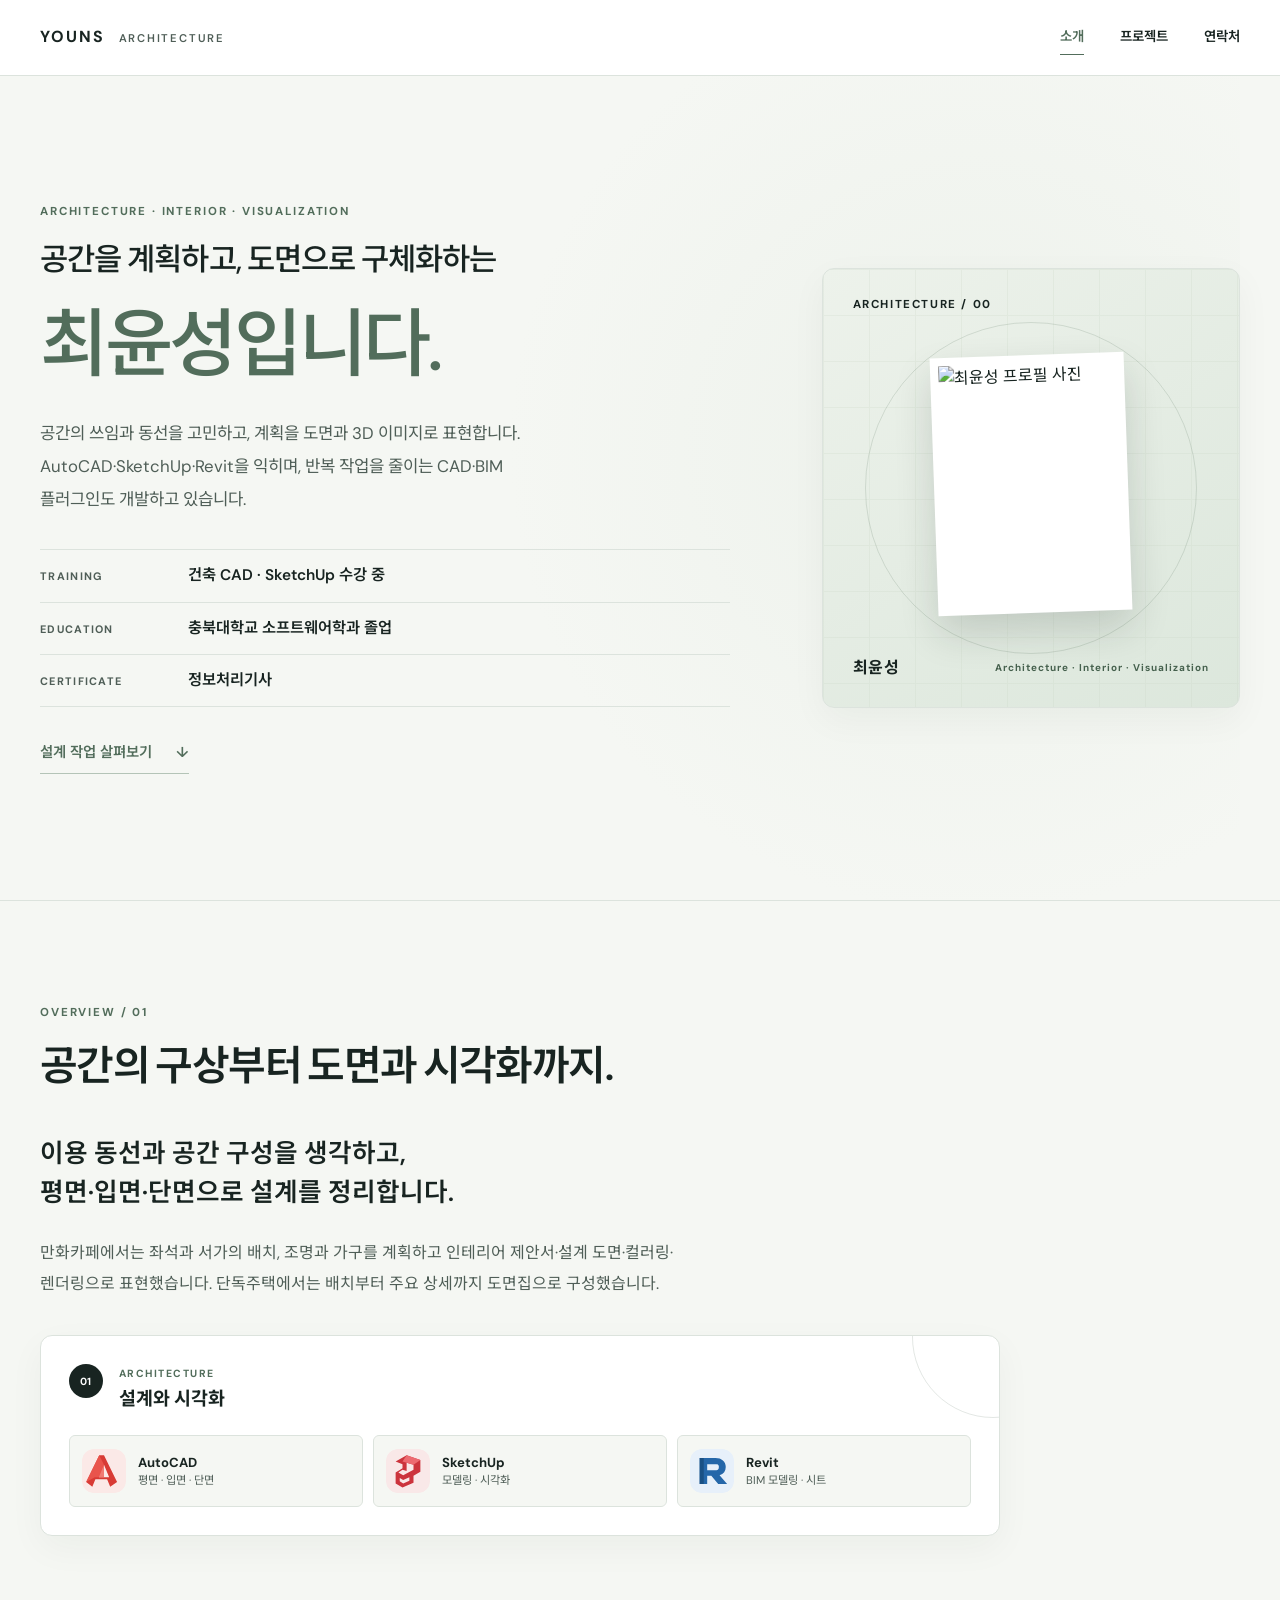
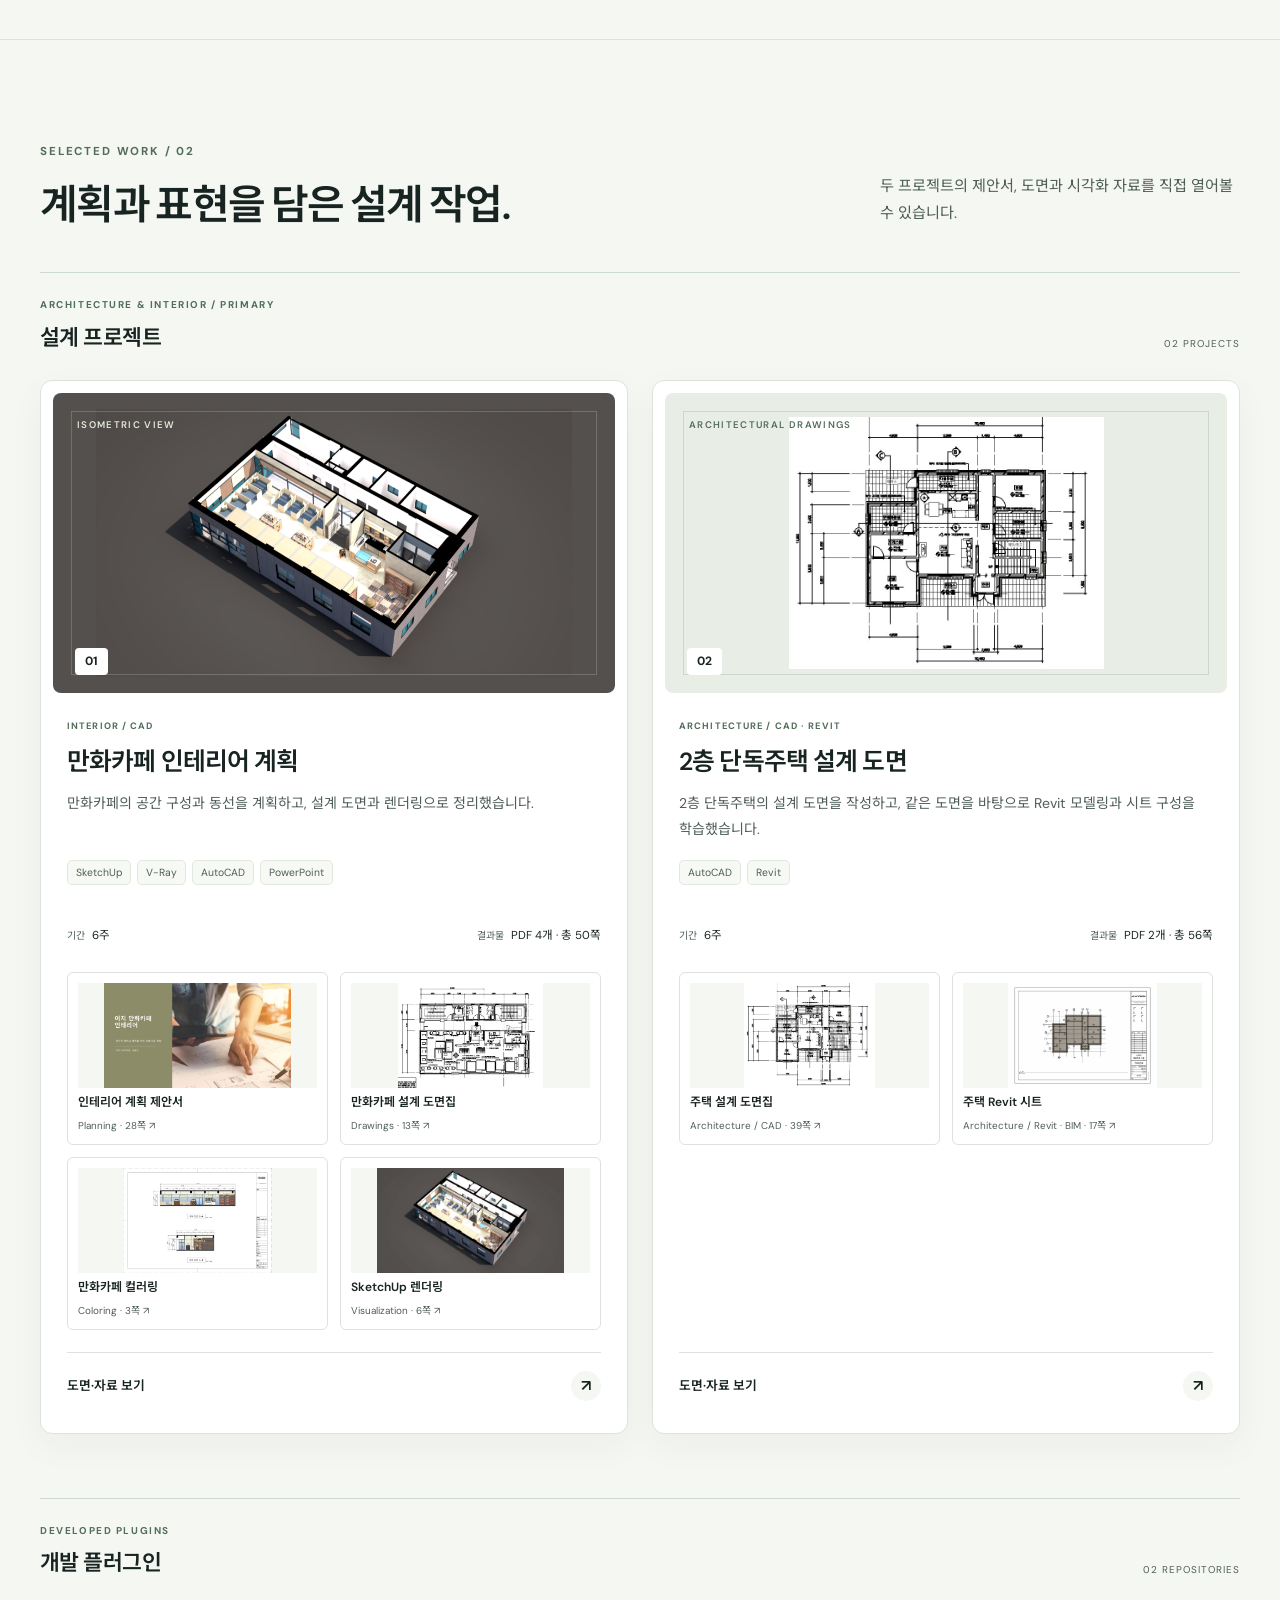
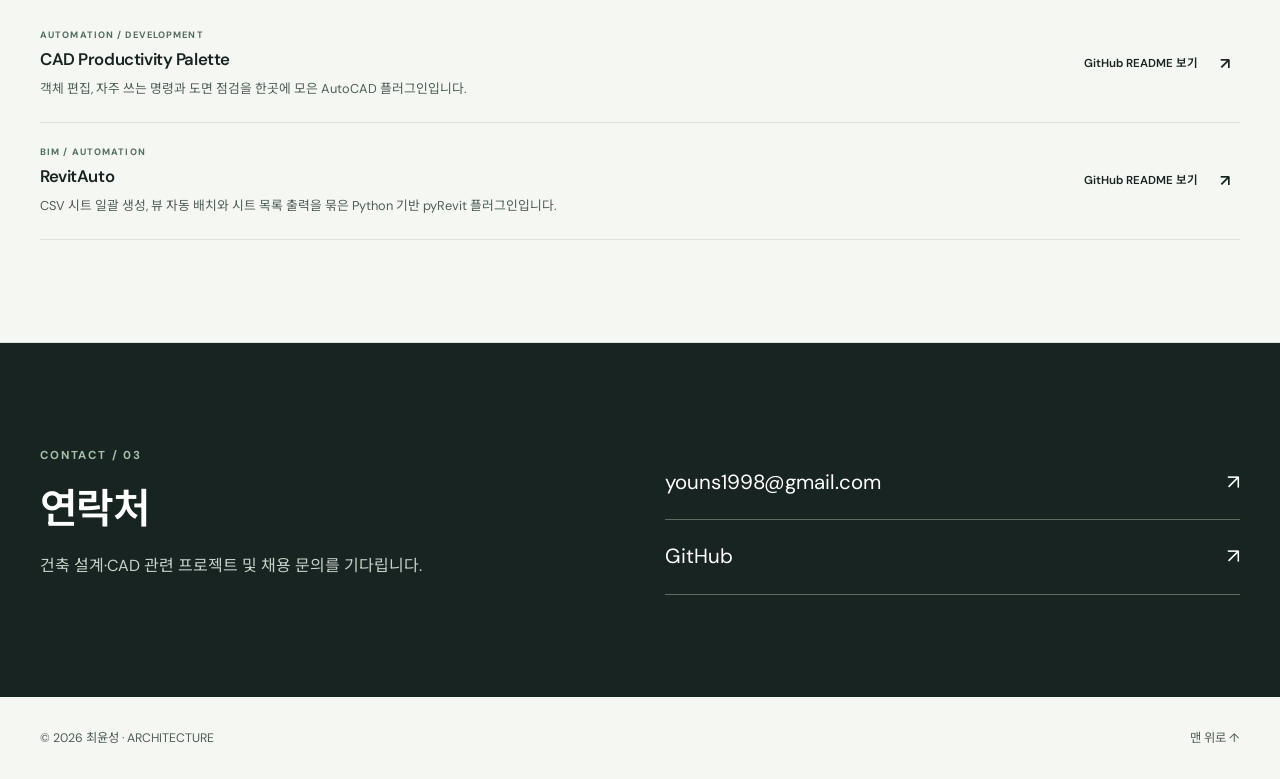
==== docs/index.html @ ace66584 "Shorten the main portfolio introduction" ====
<!doctype html>
<html lang="ko">
<head>
  <meta charset="utf-8">
  <meta name="viewport" content="width=device-width, initial-scale=1">
  <meta name="description" content="최윤성의 건축 포트폴리오. 만화카페 공간 계획, 단독주택 CAD 도면과 Revit 시트, SketchUp 시각화와 CAD·BIM 자동화 도구를 소개합니다.">
  <link rel="icon" href="data:,">
  <link rel="stylesheet" href="css/portfolio.css?v=20261112-2">
  <title>최윤성 | Architecture Portfolio</title>
</head>
<body data-page="home" data-focus="architecture">
  <a class="skip-link" href="#work">프로젝트로 바로 가기</a>
  <header class="site-header">
    <a class="wordmark" href="#top" aria-label="최윤성 건축 포트폴리오 처음으로">YOUNS <span>ARCHITECTURE</span></a>
    <nav aria-label="주 메뉴"><a href="#top">소개</a><a href="#work">프로젝트</a><a href="#contact">연락처</a></nav>
  </header>
  <main id="top">
    <section class="hero page-width" aria-labelledby="hero-title">
      <div class="hero-copy">
        <p class="eyebrow">Architecture · Interior · Visualization</p>
        <h1 id="hero-title"><span class="hero-intro-line">공간을 계획하고, 도면으로 구체화하는</span><em>최윤성입니다.</em></h1>
        <p class="hero-description">공간의 쓰임과 동선을 고민하고, 계획을 도면과 3D 이미지로 표현합니다. AutoCAD·SketchUp·Revit을 익히며, 반복 작업을 줄이는 CAD·BIM 플러그인도 개발하고 있습니다.</p>
        <ul class="hero-credentials" aria-label="최윤성 약력"><li><span>TRAINING</span><strong>건축 CAD · SketchUp 수강 중</strong></li><li><span>EDUCATION</span><strong>충북대학교 소프트웨어학과 졸업</strong></li><li><span>CERTIFICATE</span><strong>정보처리기사</strong></li></ul>
        <a class="hero-work-link" href="#work">설계 작업 살펴보기 <span aria-hidden="true">↓</span></a>
      </div>
      <div class="hero-aside" aria-label="최윤성 프로필">
        <span class="hero-index">ARCHITECTURE / 00</span>
        <div class="hero-portrait-frame"><img src="images/최윤성.jpg" alt="최윤성 프로필 사진" width="150" height="200"></div>
        <div class="hero-profile-meta"><strong>최윤성</strong><span>Architecture · Interior · Visualization</span></div>
      </div>
    </section>
    <section id="about" class="about-section">
      <div class="page-width">
        <div class="section-heading"><div><p class="eyebrow">OVERVIEW / 01</p><h2>공간의 구상부터 도면과 시각화까지.</h2></div></div>
        <div class="about-grid"><div class="about-copy">
          <p class="about-lead">이용 동선과 공간 구성을 생각하고,<br>평면·입면·단면으로 설계를 정리합니다.</p><p>만화카페에서는 좌석과 서가의 배치, 조명과 가구를 계획하고 인테리어 제안서·설계 도면·컬러링·렌더링으로 표현했습니다. 단독주택에서는 배치부터 주요 상세까지 도면집으로 구성했습니다.</p>
          <div class="tech-stack-grid tech-stack-grid--focused"><section class="tech-group">
            <div class="tech-group-heading"><span>01</span><div><p>ARCHITECTURE</p><h3>설계와 시각화</h3></div></div>
            <ul class="tech-tags"><li><img src="images/tech/autocad.svg" alt="" width="44" height="44"><span><strong>AutoCAD</strong><small>평면 · 입면 · 단면</small></span></li><li><img src="images/tech/sketchup.svg" alt="" width="44" height="44"><span><strong>SketchUp</strong><small>모델링 · 시각화</small></span></li><li><img src="images/tech/revit.svg" alt="" width="44" height="44"><span><strong>Revit</strong><small>BIM 모델링 · 시트</small></span></li></ul>
          </section></div>
        </div></div>
      </div>
    </section>
    <section id="work" class="work-section">
      <div class="page-width">
        <div class="section-heading"><div><p class="eyebrow">SELECTED WORK / 02</p><h2>계획과 표현을 담은 설계 작업.</h2></div><p>두 프로젝트의 제안서, 도면과 시각화 자료를 직접 열어볼 수 있습니다.</p></div>
        <div id="project-list" class="project-collections" aria-live="polite"><section class="project-collection project-collection--primary" aria-labelledby="drawing-projects-title"><div class="collection-heading"><div><p class="eyebrow">ARCHITECTURE &amp; INTERIOR / PRIMARY</p><h3 id="drawing-projects-title">설계 프로젝트</h3></div><span id="drawing-project-count" class="collection-count"></span></div><div id="drawing-project-list" class="project-list project-list--drawings"></div></section><section class="project-collection project-collection--supporting" aria-labelledby="github-projects-title"><div class="collection-heading"><div><p class="eyebrow">DEVELOPED PLUGINS</p><h3 id="github-projects-title">개발 플러그인</h3></div><span id="github-project-count" class="collection-count"></span></div><div id="github-project-list" class="project-list project-list--code project-list--supporting"></div></section></div>
      </div>
    </section>
    <section id="contact" class="contact-section">
      <div class="page-width contact-grid">
        <div><p class="eyebrow">CONTACT / 03</p><h2>연락처</h2><p>건축 설계·CAD 관련 프로젝트 및 채용 문의를 기다립니다.</p></div>
        <div class="contact-links"><a href="mailto:youns1998@gmail.com">youns1998@gmail.com <span aria-hidden="true">↗</span></a><a href="https://github.com/youns1998" target="_blank" rel="noopener noreferrer">GitHub <span aria-hidden="true">↗</span></a></div>
      </div>
    </section>
  </main>
  <footer class="site-footer page-width"><span>© <span id="year"></span> 최윤성 · ARCHITECTURE</span><a href="#top">맨 위로 ↑</a></footer>
  <script src="data/projects.js?v=20261112-2"></script>
  <script src="js/portfolio.js?v=20261112-2"></script>
</body>
</html>
---- docs/css/portfolio.css ----
@import url('https://fonts.googleapis.com/css2?family=DM+Sans:wght@400;500;600;700&family=Noto+Sans+KR:wght@400;500;600;700&display=swap');

:root { color-scheme: light; --ink:#182421; --muted:#4f5e57; --line:#dce3dd; --paper:#f5f7f3; --accent:#526d5b; --radius:12px; --shadow:0 12px 36px rgba(24,36,33,.045); --section-space:clamp(72px,8vw,104px); --header-height:76px; }
* { box-sizing:border-box; }
html { scroll-behavior:auto; scroll-padding-top:var(--header-height); }
body { margin:0; background:#fff; color:var(--ink); font-family:"DM Sans","Noto Sans KR",sans-serif; line-height:1.65; }
body[data-page="home"] main { overflow:clip; }
body[data-page="home"] { background:var(--paper); }
button, a { -webkit-tap-highlight-color:transparent; }
button { font:inherit; }
a { color:inherit; }
a:focus-visible, button:focus-visible { outline:3px solid var(--accent); outline-offset:3px; }
img { max-width:100%; }
.page-width { width:min(100% - 80px,1280px); margin-inline:auto; }
.site-header { height:76px; padding:0 max(40px,calc((100vw - 1280px)/2)); display:flex; align-items:center; justify-content:space-between; gap:24px; border-bottom:1px solid var(--line); background:rgba(255,255,255,.94); backdrop-filter:blur(16px); position:sticky; top:0; z-index:20; transition:box-shadow .25s ease; }
.site-header.is-scrolled { box-shadow:0 4px 24px rgba(24,36,33,.06); }
.reading-progress { position:absolute; left:0; bottom:-1px; width:100%; height:2px; background:var(--accent); transform:scaleX(0); transform-origin:left; pointer-events:none; }
.wordmark { text-decoration:none; font-size:1rem; font-weight:700; letter-spacing:.12em; white-space:nowrap; }
.wordmark span { font-size:.7rem; font-weight:600; letter-spacing:.16em; color:var(--muted); margin-left:8px; }
.site-header nav { display:flex; gap:clamp(12px,2.8vw,42px); }
.site-header nav a { position:relative; text-decoration:none; font-size:.84rem; font-weight:600; }
.site-header nav a::after { content:""; position:absolute; left:0; right:100%; bottom:-6px; height:1px; background:currentColor; transition:right .35s ease; }
.site-header nav a:hover::after, .site-header nav a:focus-visible::after { right:0; }
.site-header nav a[aria-current="location"] { color:var(--accent); }
.site-header nav a[aria-current="location"]::after { right:0; }
.site-header nav a:hover, .site-footer a:hover { color:var(--accent); }
.eyebrow { margin:0 0 18px; color:var(--accent); font-size:.72rem; font-weight:700; letter-spacing:.16em; text-transform:uppercase; }
.hero { min-height:calc(100svh - var(--header-height)); display:grid; grid-template-columns:minmax(0,1.25fr) minmax(280px,.75fr); gap:7%; align-items:center; padding-block:clamp(72px,10vh,112px); background:radial-gradient(circle at 78% 45%,rgba(221,231,220,.34),transparent 45%); }
.hero-copy { max-width:760px; }
.hero h1 { margin:0; font-size:clamp(3.1rem,5.8vw,6rem); line-height:1.2; letter-spacing:-.045em; font-weight:600; word-break:keep-all; }
.hero h1 em { color:var(--accent); font-weight:500; font-style:normal; }
.hero-intro-line { display:block; margin-bottom:18px; font-size:clamp(1.25rem,2.4vw,2.35rem); line-height:1.4; letter-spacing:-.03em; font-weight:500; word-break:keep-all; }
.hero-description { max-width:530px; margin:28px 0; color:var(--muted); font-size:1.05rem; line-height:1.95; word-break:keep-all; }
.hero-work-link { display:inline-flex; align-items:center; gap:24px; margin-top:26px; padding-block:8px; color:var(--accent); font-size:.9rem; font-weight:600; text-decoration:none; border-bottom:1px solid #b4c4b7; }
.hero-work-link:hover { color:var(--ink); border-color:var(--ink); }
.hero-credentials { max-width:690px; padding:0; margin:34px 0 0; list-style:none; border-top:1px solid var(--line); }
.hero-credentials li { display:grid; grid-template-columns:128px minmax(0,1fr); gap:20px; align-items:baseline; padding:13px 0; border-bottom:1px solid var(--line); }
.hero-credentials span { color:var(--muted); font-size:.68rem; font-weight:700; letter-spacing:.12em; }
.hero-credentials strong { font-size:.96rem; font-weight:600; word-break:keep-all; }
.button { min-height:48px; display:inline-flex; align-items:center; justify-content:center; gap:28px; padding:12px 23px; border:1px solid var(--ink); border-radius:6px; text-decoration:none; font-size:.9rem; font-weight:600; transition:background .25s,color .25s,transform .35s cubic-bezier(.2,.7,.2,1); }
.button-dark { background:var(--ink); color:#fff; }
.button-dark:hover { background:var(--accent); border-color:var(--accent); color:#fff; transform:translateY(-2px); }
.hero-aside { height:440px; position:relative; padding:26px 30px; display:flex; flex-direction:column; justify-content:space-between; align-items:center; background:linear-gradient(145deg,#edf2eb,#dce7dc); border:1px solid var(--line); border-radius:var(--radius); overflow:hidden; isolation:isolate; box-shadow:var(--shadow); }
.hero-aside::before { content:""; position:absolute; inset:0; z-index:-1; background-image:linear-gradient(#c7d5c6 1px,transparent 1px),linear-gradient(90deg,#c7d5c6 1px,transparent 1px); background-size:46px 46px; opacity:.24; }
.hero-aside::after { content:""; position:absolute; z-index:-1; width:330px; height:330px; top:50%; left:50%; border:1px solid rgba(82,109,91,.18); border-radius:50%; transform:translate(-50%,-50%); }
.hero-index { align-self:flex-start; font-size:.72rem; letter-spacing:.14em; font-weight:700; }
.hero-portrait-frame { width:194px; height:258px; padding:8px; background:#fff; box-shadow:0 18px 38px rgba(24,36,33,.16); transform:rotate(-2deg); transition:transform .7s cubic-bezier(.2,.7,.2,1),box-shadow .7s ease; }
.hero-portrait-frame img { display:block; width:100%; height:100%; object-fit:cover; }
.hero-profile-meta { width:100%; display:flex; flex-shrink:0; justify-content:space-between; align-items:center; gap:10px; position:relative; font-size:.75rem; }
.hero-profile-meta strong { flex-shrink:0; white-space:nowrap; font-size:1rem; letter-spacing:.04em; }
.hero-profile-meta span { min-width:0; color:#45604d; font-size:.62rem; font-weight:700; letter-spacing:.1em; text-align:right; }
.work-section { background:var(--paper); padding:var(--section-space) 0; border-block:1px solid var(--line); }
.section-heading { display:flex; justify-content:space-between; align-items:end; gap:24px; margin-bottom:40px; }
.section-heading h2, .contact-section h2, .development-detail h2 { margin:0; font-size:clamp(1.9rem,3.2vw,3rem); line-height:1.3; letter-spacing:-.04em; font-weight:600; word-break:keep-all; }
.section-heading > p { max-width:360px; color:var(--muted); margin:0 0 5px; font-size:.95rem; line-height:1.8; word-break:keep-all; }
.project-collections { display:grid; gap:64px; }
.collection-heading { display:flex; justify-content:space-between; align-items:end; gap:20px; padding-top:24px; margin-bottom:24px; border-top:1px solid #cdd8ce; }
.collection-heading .eyebrow { margin-bottom:7px; font-size:.62rem; letter-spacing:.16em; }
.collection-heading h3 { margin:0; font-size:1.35rem; font-weight:600; letter-spacing:-.025em; }
.collection-count { padding-bottom:4px; color:var(--muted); font-size:.62rem; letter-spacing:.1em; white-space:nowrap; }
.project-list { display:grid; gap:24px; align-items:stretch; }
.project-list--drawings { grid-template-columns:repeat(2,minmax(0,1fr)); }
.project-list--code { grid-template-columns:repeat(3,minmax(0,1fr)); }
.project-card { min-width:0; position:relative; isolation:isolate; display:flex; flex-direction:column; background:#fff; border:1px solid var(--line); border-radius:var(--radius); overflow:hidden; box-shadow:var(--shadow); transition:box-shadow .4s ease,border-color .4s ease; }
.project-card-visual { height:300px; min-height:0; flex:none; margin:12px 12px 0; border-radius:8px; position:relative; overflow:hidden; background:#e8ede5; display:grid; place-items:center; }
.drawing-thumbnail-link { color:inherit; text-decoration:none; }
.drawing-thumbnail-link:focus-visible { outline-offset:-3px; }
.project-card-visual::before { content:""; position:absolute; inset:18px; z-index:1; border:1px solid rgba(82,109,91,.18); pointer-events:none; }
.project-card-visual img { width:100%; height:100%; position:absolute; object-fit:contain; padding:24px; transition:transform .8s cubic-bezier(.2,.7,.2,1); }
.project-card--code .project-card-visual { height:220px; margin:10px 10px 0; }
.project-card--code .project-card-visual::before { display:none; }
.project-card--code .project-card-visual img { padding:0; object-fit:cover; }
.project-card--code .visual-caption { top:14px; left:14px; padding:5px 7px; border-radius:4px; background:rgba(255,255,255,.88); color:#2d4437; font-size:.52rem; letter-spacing:.08em; }
.project-card--code .visual-number { left:14px; bottom:14px; font-size:.65rem; }
.project-card-visual.isometric-preview { background:#54504d; isolation:isolate; }
.isometric-preview img { padding:16px; transform:perspective(1000px) rotateX(0) rotateY(0) scale(1); transition:transform .8s cubic-bezier(.2,.7,.2,1); }
.isometric-preview::before { content:""; position:absolute; inset:18px; z-index:1; border:1px solid rgba(239,244,230,.2); pointer-events:none; }
.isometric-preview::after { content:""; position:absolute; inset:-50%; z-index:1; background:linear-gradient(115deg,transparent 38%,rgba(238,246,224,.12) 49%,transparent 60%); transform:translateX(-70%); opacity:0; transition:transform 1.1s ease,opacity .5s ease; pointer-events:none; }
.visual-caption { position:absolute; z-index:2; top:24px; left:24px; color:var(--accent); font-size:.6rem; font-weight:600; letter-spacing:.14em; pointer-events:none; }
.isometric-preview .visual-caption { color:#e2e9d9; }
.visual-grid { position:absolute; inset:-10%; background-image:linear-gradient(#b1c0b3 1px,transparent 1px),linear-gradient(90deg,#b1c0b3 1px,transparent 1px); background-size:34px 34px; opacity:.52; transform:rotate(-12deg) scale(1.3); }
.tool-preview { position:relative; z-index:1; width:min(76%,360px); padding:24px; border:1px solid #cdd9cf; border-radius:8px; background:rgba(255,255,255,.94); box-shadow:0 16px 40px rgba(24,36,33,.08); }
.tool-preview-caption { margin:0 0 10px; color:var(--accent); font-size:.6rem; font-weight:600; letter-spacing:.12em; }
.tool-preview-title { display:block; margin-bottom:20px; font-size:clamp(1.5rem,3vw,2.5rem); letter-spacing:-.04em; line-height:1.2; }
.tool-preview-row { display:flex; align-items:center; gap:16px; padding:12px 0; border-top:1px solid var(--line); }
.tool-preview-row > span:first-child { color:var(--accent); font-size:.65rem; }
.tool-preview-row strong { font-size:.85rem; font-weight:500; }
.tool-preview-indicator { margin-left:auto; color:var(--accent); }
.visual-number { position:absolute; z-index:2; left:22px; bottom:18px; padding:4px 10px; border-radius:4px; background:#fff; font-size:.75rem; font-weight:700; }
.project-card-copy { flex:1; min-width:0; padding:26px; display:flex; flex-direction:column; align-items:start; }
.project-card-copy > .eyebrow { margin-bottom:10px; font-size:.58rem; letter-spacing:.12em; }
.project-card-title { margin:0 0 12px; font-size:1.55rem; line-height:1.4; letter-spacing:-.035em; font-weight:600; word-break:keep-all; }
.project-card--code .project-card-title { font-size:1.18rem; letter-spacing:-.025em; }
.project-card-description { margin:0 0 18px; min-height:3.6em; color:var(--muted); font-size:.88rem; line-height:1.8; word-break:keep-all; }
.project-card--code .project-card-description { min-height:5.4em; font-size:.82rem; }
.project-tools { display:flex; align-content:start; flex-wrap:wrap; gap:6px; min-height:50px; padding:0; margin:0 0 16px; list-style:none; }
.project-tools li { height:25px; padding:3px 8px; border:1px solid #e1e8de; border-radius:5px; background:#f7f9f5; color:var(--muted); font-size:.65rem; white-space:nowrap; }
.project-card-meta { display:flex; justify-content:space-between; align-items:start; flex-wrap:wrap; gap:8px 18px; width:100%; margin:0 0 18px; }
.project-card-meta div { display:flex; align-items:baseline; gap:7px; }
.project-card-meta dt { font-size:.62rem; font-weight:400; letter-spacing:0; }
.project-card-meta dd { font-size:.72rem; }
.detail-facts { width:100%; margin:0 0 28px; border-top:1px solid var(--line); }
.detail-facts div { display:grid; grid-template-columns:80px 1fr; gap:12px; padding:10px 0; border-bottom:1px solid var(--line); }
dt { color:var(--muted); font-size:.72rem; font-weight:700; letter-spacing:.07em; }
dd { margin:0; font-size:.9rem; line-height:1.7; }
.project-actions { display:flex; width:100%; padding-top:12px; margin-top:auto; border-top:1px solid var(--line); }
.project-open-link { display:flex; align-items:center; justify-content:space-between; gap:12px; width:100%; min-height:42px; color:var(--ink); text-decoration:none; font-size:.8rem; font-weight:600; }
.project-open-arrow { display:grid; place-items:center; width:30px; height:30px; flex:none; border-radius:50%; background:var(--paper); font-size:1rem; transition:transform .25s ease,background .25s ease; }
.project-card:focus-within { border-color:#8da78f; box-shadow:0 0 0 2px rgba(82,109,91,.12); }
.repository-link::after { content:""; position:absolute; inset:0; z-index:4; border-radius:var(--radius); }
.about-section { padding-block:var(--section-space); border-top:1px solid var(--line); background:var(--paper); }
.about-grid { display:grid; grid-template-columns:1fr; }
.about-copy { font-size:1rem; color:var(--muted); }
.about-copy, .contact-links, .detail-heading { min-width:0; }
.about-copy p { max-width:64ch; margin:0 0 24px; line-height:1.95; word-break:keep-all; }
.about-copy .about-lead { color:var(--ink); font-size:clamp(1.35rem,2vw,2rem); font-weight:600; line-height:1.55; }
.tech-stack-grid { display:grid; grid-template-columns:repeat(2,minmax(0,1fr)); gap:24px; margin-top:36px; }
.tech-group { position:relative; padding:28px; border:1px solid var(--line); border-radius:var(--radius); background:#fff; box-shadow:var(--shadow); overflow:hidden; }
.tech-group::after { content:""; position:absolute; width:160px; height:160px; right:-75px; top:-80px; border:1px solid rgba(82,109,91,.16); border-radius:50%; }
.tech-group-heading { position:relative; z-index:1; display:flex; align-items:flex-start; gap:16px; margin-bottom:24px; }
.tech-group-heading > span { width:34px; height:34px; flex:none; display:grid; place-items:center; border-radius:50%; background:var(--ink); color:#fff; font-size:.65rem; font-weight:700; letter-spacing:.08em; }
.tech-group-heading p { margin:0 0 2px; color:var(--accent); font-size:.65rem; font-weight:700; letter-spacing:.14em; }
.tech-group-heading h3 { margin:0; color:var(--ink); font-size:1.15rem; line-height:1.35; }
.tech-tags { position:relative; z-index:1; display:grid; grid-template-columns:repeat(2,minmax(0,1fr)); gap:10px; padding:0; margin:0; list-style:none; }
.tech-tags li { min-height:72px; display:flex; align-items:center; gap:12px; padding:12px; border:1px solid var(--line); border-radius:6px; background:var(--paper); color:var(--ink); transition:transform .3s ease,border-color .3s ease,box-shadow .3s ease; }
.tech-tags img { width:44px; height:44px; flex:none; border-radius:12px; }
.tech-tags li > span { display:grid; min-width:0; }
.tech-tags strong { font-size:.82rem; line-height:1.35; }
.tech-tags small { color:var(--muted); font-size:.7rem; line-height:1.5; white-space:nowrap; }
.contact-section { display:grid; align-items:center; background:var(--ink); color:#fff; padding:var(--section-space) 0; }
.contact-section .eyebrow { color:#a6c1ab; }
.contact-section p:not(.eyebrow) { color:#c7d1c9; }
.contact-grid { display:grid; grid-template-columns:1fr 1fr; gap:50px; align-items:end; }
.contact-links { display:grid; }
.contact-links a { display:flex; justify-content:space-between; gap:15px; border-bottom:1px solid #5d6b60; padding:20px 0; color:#fff; text-decoration:none; font-size:clamp(1rem,1.6vw,1.4rem); }
.contact-links a, .detail-facts dd { overflow-wrap:anywhere; }
.contact-links a:hover { color:#b7d3bd; }
.site-footer { min-height:82px; display:flex; justify-content:space-between; align-items:center; gap:20px; color:var(--muted); font-size:.77rem; }
.site-footer a { text-decoration:none; }
.detail-page { padding-block:28px 100px; }
.back-link { display:inline-block; margin-bottom:60px; font-size:.84rem; font-weight:600; text-decoration:none; }
.back-link:hover { color:var(--accent); }
.detail-intro { display:grid; grid-template-columns:minmax(0,1fr) minmax(280px,.5fr); gap:8%; padding-bottom:72px; }
.detail-intro h1 { margin:0 0 22px; font-size:clamp(2.7rem,5.7vw,6rem); line-height:1.14; letter-spacing:-.05em; word-break:keep-all; }
.detail-lead { max-width:720px; color:var(--muted); font-size:1.08rem; line-height:1.85; word-break:keep-all; }
.detail-facts { align-self:end; margin-bottom:0; }
.detail-facts div { grid-template-columns:60px 1fr; padding:15px 0; }
.about-copy .learning-note { margin:24px 0 0; padding-left:14px; border-left:2px solid #a3b8a8; color:var(--muted); font-size:.85rem; line-height:1.8; word-break:keep-all; }
.document-area { border-top:1px solid var(--line); padding-top:62px; }
.document-layout { display:grid; grid-template-columns:minmax(245px,320px) minmax(0,1fr); gap:28px; align-items:start; }
.document-list { max-height:900px; overflow:auto; border:1px solid var(--line); background:#fff; }
.document-group { margin:0; padding:15px 18px 8px; color:var(--accent); font-size:.7rem; font-weight:700; letter-spacing:.15em; text-transform:uppercase; }
.document-row { width:100%; min-height:77px; display:flex; align-items:center; gap:12px; padding:10px 14px; border:0; border-top:1px solid var(--line); background:#fff; text-align:left; color:var(--ink); cursor:pointer; }
.document-row:hover, .document-row.active { background:#eef2ec; }
.document-row.active { box-shadow:inset 3px 0 var(--accent); }
.document-row.is-pending .document-thumb { background:#f1f3ef; color:var(--muted); }
.document-thumb { width:52px; height:52px; flex:none; display:grid; place-items:center; background:#dfe8df; color:var(--accent); font-size:.65rem; font-weight:700; overflow:hidden; }
.document-thumb img { width:100%; height:100%; object-fit:cover; }
.document-row-labels { display:grid; flex:1; gap:3px; min-width:0; }
.document-row-labels small { color:var(--muted); font-size:.62rem; letter-spacing:.05em; }
.document-row-labels strong { font-size:.86rem; font-weight:600; }
.document-row-arrow { color:var(--accent); }
.pdf-panel { min-width:0; background:#fff; border:1px solid var(--line); }
.pdf-toolbar { min-height:66px; display:flex; justify-content:space-between; align-items:center; gap:15px; flex-wrap:wrap; padding:12px 18px; border-bottom:1px solid var(--line); }
.pdf-toolbar-label { display:flex; align-items:baseline; gap:12px; }
.pdf-title { font-size:.96rem; }
.pdf-count { color:var(--muted); font-size:.7rem; white-space:nowrap; }
.pdf-toolbar-actions { display:flex; align-items:center; flex-wrap:wrap; gap:6px; }
.toolbar-button, .toolbar-link { padding:7px 9px; border:1px solid var(--line); background:#fff; color:var(--ink); text-decoration:none; font-size:.7rem; font-weight:600; cursor:pointer; white-space:nowrap; }
.toolbar-button:hover:not(:disabled), .toolbar-link:hover { background:var(--paper); }
.toolbar-button:disabled { opacity:.35; cursor:default; }
.pdf-stage { height:min(78vh,860px); min-height:510px; background:#eef1ec; }
.pdf-stage:fullscreen { height:100vh; background:#e9ede7; }
.pdf-frame { display:block; width:100%; height:100%; border:0; }
.pdf-pending-state { height:100%; display:flex; flex-direction:column; justify-content:center; align-items:center; padding:28px; text-align:center; }
.pdf-pending-state strong { font-size:clamp(1.2rem,2.5vw,2rem); font-weight:500; word-break:keep-all; }
.pdf-pending-state > p:last-child { color:var(--muted); font-size:.9rem; }
.isometric-stage { position:relative; display:grid; place-items:center; width:100%; aspect-ratio:16/9; min-height:280px; overflow:hidden; border:1px solid var(--line); background:#f1f4ef; }
.isometric-video { display:block; width:100%; height:100%; position:absolute; inset:0; object-fit:contain; }
.video-toggle { position:absolute; right:20px; bottom:20px; min-height:44px; padding:10px 16px; border:1px solid #cad5cb; background:rgba(255,255,255,.96); color:var(--ink); font-size:.8rem; cursor:pointer; }
.video-toggle:disabled { opacity:.5; cursor:default; }
.project-card-visual > .isometric-stage { position:absolute; inset:0; height:100%; min-height:0; aspect-ratio:auto; border:0; }
.development-detail { max-width:840px; padding-top:36px; }
.development-detail ul { padding:0; margin:30px 0 36px; list-style:none; border-top:1px solid var(--line); }
.development-detail li { padding:19px 0; border-bottom:1px solid var(--line); color:var(--muted); word-break:keep-all; }
.empty-message { min-height:50vh; }
.project-card:focus-within .isometric-preview img { transform:perspective(1000px) rotateX(1deg) rotateY(-2deg) scale(1.035); }
.project-card:focus-within .isometric-preview::after { transform:translateX(45%); opacity:1; }
.hero-aside.is-pointer-active:hover .hero-portrait-frame { transform:perspective(900px) rotateX(var(--tilt-x,0deg)) rotateY(var(--tilt-y,0deg)); }
.project-card::after, .tech-group::before { content:""; position:absolute; inset:0; z-index:3; pointer-events:none; opacity:0; background:radial-gradient(350px circle at var(--pointer-x,50%) var(--pointer-y,50%),rgba(116,151,123,.1),transparent 75%); transition:opacity .25s ease; }
.project-card.is-pointer-active::after, .tech-group.is-pointer-active::before { opacity:1; }
@media (hover:hover) {
  .hero-aside:hover .hero-portrait-frame { transform:rotate(0); box-shadow:0 24px 45px rgba(24,36,33,.2); }
  .project-card:hover { border-color:#b9cbbb; box-shadow:0 16px 40px rgba(24,36,33,.075); }
  .project-card:hover .isometric-preview img { transform:perspective(1000px) rotateX(1deg) rotateY(-2deg) scale(1.035); }
  .project-card:hover .isometric-preview::after { transform:translateX(45%); opacity:1; }
  .project-card:hover .project-card-visual.is-pointer-active img { transform:perspective(1000px) rotateX(var(--tilt-x,0deg)) rotateY(var(--tilt-y,0deg)) scale(1.025); }
  .project-card--code.is-pointer-active .project-card-visual img { transform:perspective(1000px) rotateX(var(--tilt-x,0deg)) rotateY(var(--tilt-y,0deg)) scale(1.025); }
  .project-card:hover .project-open-arrow { transform:translate(2px,-2px); background:#e8eee4; }
  .tech-tags li:hover { transform:translateY(-2px); border-color:#b8c8bb; box-shadow:0 12px 24px rgba(45,65,51,.08); }
}
@media (max-width:1100px) {
  .tech-stack-grid { grid-template-columns:1fr; }
}
@media (max-width:1000px) {
  .project-list--code { grid-template-columns:repeat(2,minmax(0,1fr)); }
}
@media (max-width:900px) {
  .page-width { width:min(100% - 40px,1280px); }
  .site-header { padding-inline:20px; }
  .hero { grid-template-columns:1fr; min-height:auto; padding-block:100px; gap:60px; }
  .hero-aside { height:320px; }
  .hero-portrait-frame { width:150px; height:200px; padding:5px; }
  .project-card-visual { height:260px; }
  .detail-intro { grid-template-columns:1fr; gap:30px; }
  .document-layout { grid-template-columns:1fr; }
  .document-list { max-height:275px; }
  .document-row { min-height:64px; }
}
@media (max-width:700px) {
  .project-list--drawings { grid-template-columns:1fr; }
}
@media (max-width:600px) {
  :root { --header-height:104px; }
  .site-header { height:auto; min-height:66px; flex-wrap:wrap; padding-block:12px; gap:8px; }
  .wordmark { font-size:.83rem; }
  .wordmark span { font-size:.56rem; }
  .site-header nav { width:100%; justify-content:flex-start; gap:24px; }
  .site-header nav a { font-size:.74rem; }
  .hero { padding-block:78px; }
  .hero h1 { font-size:clamp(2.15rem,9vw,3.4rem); word-break:break-word; }
  .hero-description { font-size:1rem; margin:24px 0; }
  .hero-credentials li { grid-template-columns:96px minmax(0,1fr); gap:12px; }
  .hero-credentials strong { font-size:.86rem; }
  .hero-aside { height:300px; padding:16px 18px; }
  .hero-profile-meta span { max-width:55%; font-size:.52rem; }
  .work-section, .about-section { padding-block:64px; }
  .section-heading { display:block; margin-bottom:26px; }
  .section-heading > p { margin-top:12px; font-size:.84rem; }
  .project-collections { gap:44px; }
  .project-list--code { grid-template-columns:1fr; }
  .project-list { gap:20px; }
  .project-card-visual { height:235px; margin:10px 10px 0; }
  .project-card--code .project-card-visual { height:210px; }
  .isometric-preview img { padding:8px; }
  .project-card-visual::before, .isometric-preview::before { inset:12px; }
  .visual-caption { top:22px; left:22px; font-size:.6rem; }
  .tool-preview { width:76%; padding:14px 18px; margin:20px 0; }
  .tool-preview-caption { margin-bottom:6px; font-size:.55rem; line-height:1.4; }
  .tool-preview-title { margin-bottom:10px; font-size:1.4rem; }
  .tool-preview-row { padding:4px 0; line-height:1.4; }
  .tool-preview-row strong { font-size:.8rem; }
  .project-card-copy { padding:24px; }
  .project-card-title { font-size:1.4rem; }
  .project-card--code .project-card-title { font-size:1.25rem; }
  .project-card--code .project-card-description { min-height:0; }
  .project-tools { min-height:0; }
  .about-grid, .contact-grid { grid-template-columns:1fr; gap:28px; }
  .tech-stack-grid { grid-template-columns:1fr; margin-top:40px; }
  .tech-group { padding:20px; }
  .tech-tags { grid-template-columns:1fr; }
  .contact-section { padding-block:64px; }
  .detail-page { padding-top:23px; }
  .back-link { margin-bottom:36px; }
  .detail-intro { padding-bottom:48px; }
  .detail-intro h1 { font-size:2.5rem; }
  .document-area { padding-top:42px; }
  .pdf-toolbar { align-items:start; }
  .pdf-toolbar-actions { width:100%; }
  .pdf-stage { min-height:440px; height:65vh; }
  .isometric-stage { aspect-ratio:4/3; min-height:270px; }
  .video-toggle { right:12px; bottom:14px; }
}
@media (prefers-reduced-motion:reduce) {
  .button, .hero-portrait-frame, .project-card, .project-card-visual img, .project-open-arrow, .project-card::after, .tech-group::before, .site-header, .isometric-preview::after, .site-header nav a::after, .tech-tags li { transition:none; }
  .button-dark:hover, .project-card:hover, .project-card:hover .project-card-visual img, .project-card:focus-within .isometric-preview img, .hero-aside.is-pointer-active:hover .hero-portrait-frame, .tech-tags li:hover { transform:none; }
  .project-card:hover .isometric-preview::after, .project-card:focus-within .isometric-preview::after { transform:translateX(-70%); opacity:0; }
  .project-card--code.is-pointer-active .project-card-visual img, .project-card:hover .project-open-arrow { transform:none; }
  .hero-aside:hover .hero-portrait-frame { transform:rotate(-2deg); }
}

/* The same visual language, with an explicit primary and supporting discipline. */
.skip-link { position:fixed; z-index:100; left:16px; top:12px; padding:10px 16px; background:var(--ink); color:#fff; transform:translateY(-160%); }
.skip-link:focus { transform:none; }
.tech-stack-grid--focused { grid-template-columns:minmax(0,1fr); max-width:960px; }
.tech-stack-grid--focused .tech-tags { grid-template-columns:repeat(3,minmax(0,1fr)); }
.about-copy .supporting-skill { margin:22px 0 0; font-size:.85rem; }
.drawing-document-index { display:grid; grid-template-columns:repeat(2,minmax(0,1fr)); gap:12px; width:100%; margin:8px 0 22px; }
.drawing-document-link { display:flex; flex-direction:column; gap:5px; min-width:0; padding:10px; border:1px solid var(--line); border-radius:6px; text-decoration:none; }
.drawing-document-link:hover { background:var(--paper); border-color:var(--accent); }
.drawing-document-link img { width:100%; height:105px; object-fit:contain; background:var(--paper); }
.drawing-document-link strong { font-size:.75rem; font-weight:600; word-break:keep-all; }
.drawing-document-link span { font-size:.62rem; color:var(--muted); }
.project-list--supporting { grid-template-columns:1fr; gap:0; }
.project-card--supporting { display:grid; grid-template-columns:minmax(0,1fr) auto; align-items:center; gap:24px; padding:22px 0; background:transparent; border:0; border-bottom:1px solid var(--line); border-radius:0; box-shadow:none; overflow:visible; }
.project-card--supporting .project-card-copy { padding:0; }
.project-card--supporting .project-card-copy > .eyebrow { margin:0 0 5px; }
.project-card--supporting .project-card-title { margin:0 0 5px; font-size:1.05rem; }
.project-card--supporting .project-card-description { margin:0; min-height:0; max-width:80ch; font-size:.8rem; }
.project-card--supporting > .project-open-link { width:auto; font-size:.72rem; white-space:nowrap; }
.project-card--supporting .repository-link::after { border-radius:0; }
.project-card--supporting:hover, .project-card--supporting:focus-within { box-shadow:none; }
.project-highlights { margin:0 0 16px; padding-left:17px; color:var(--muted); font-size:.78rem; line-height:1.85; }
.project-verification { margin:0 0 20px; padding-left:12px; border-left:2px solid #a3b8a8; color:var(--muted); font-size:.72rem; line-height:1.8; }
.planned-note { color:var(--muted); font-size:.85rem; margin:-8px 0 24px; }
.planned-project-list { display:grid; grid-template-columns:repeat(2,minmax(0,1fr)); gap:24px; }
.planned-project { min-width:0; min-height:240px; display:flex; flex-direction:column; align-items:start; padding:28px; border:1px dashed #a3b8a8; border-radius:var(--radius); background:rgba(255,255,255,.35); }
.planned-project .eyebrow { margin-bottom:18px; font-size:.62rem; }
.planned-project h4 { margin:0 0 12px; font-size:1.25rem; word-break:keep-all; }
.planned-project > p:not(.eyebrow) { margin:0 0 26px; color:var(--muted); font-size:.85rem; word-break:keep-all; }
.planned-status { margin-top:auto; padding:4px 10px; border:1px solid var(--line); border-radius:4px; font-size:.68rem; color:var(--muted); }
.counterpart-section { display:flex; align-items:center; justify-content:space-between; gap:36px; padding-block:64px; }
.counterpart-section .eyebrow { margin-bottom:12px; }
.counterpart-section h2 { margin:0 0 12px; font-size:clamp(1.3rem,2vw,1.8rem); letter-spacing:-.03em; word-break:keep-all; }
.counterpart-section p:not(.eyebrow) { margin:0; color:var(--muted); font-size:.85rem; max-width:70ch; }
.counterpart-section > a { flex:none; font-size:.8rem; }
@media (max-width:1100px) {
  .tech-stack-grid--focused .tech-tags { grid-template-columns:repeat(2,minmax(0,1fr)); }
}
@media (max-width:700px) {
  .project-card--supporting { grid-template-columns:1fr; gap:14px; }
  .project-card--supporting > .project-open-link { justify-content:start; gap:16px; }
  .planned-project-list { grid-template-columns:1fr; }
  .counterpart-section { flex-direction:column; align-items:start; gap:24px; padding-block:48px; }
}
@media (max-width:600px) {
  .tech-stack-grid--focused .tech-tags { grid-template-columns:1fr; }
  .drawing-document-link img { height:85px; }
  .planned-project { padding:24px; }
  .collection-heading { flex-wrap:wrap; gap:12px; }
}
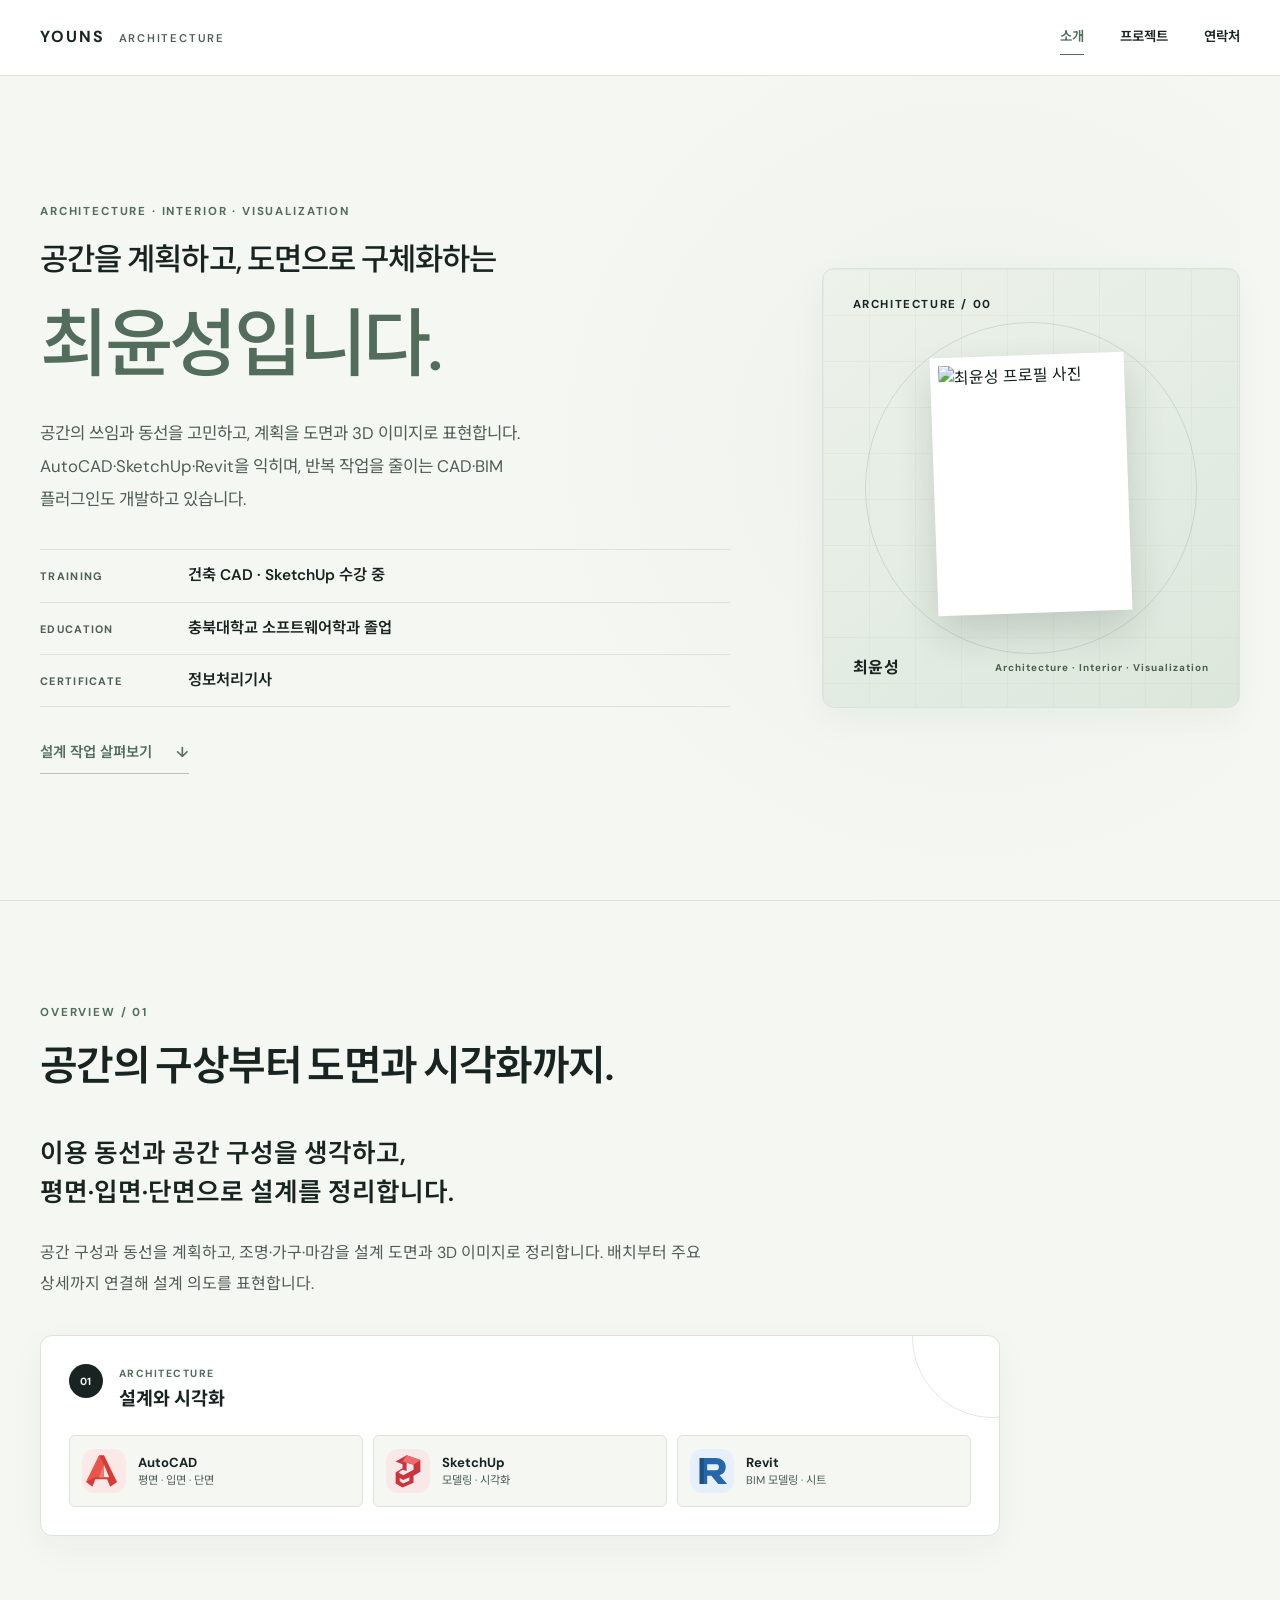
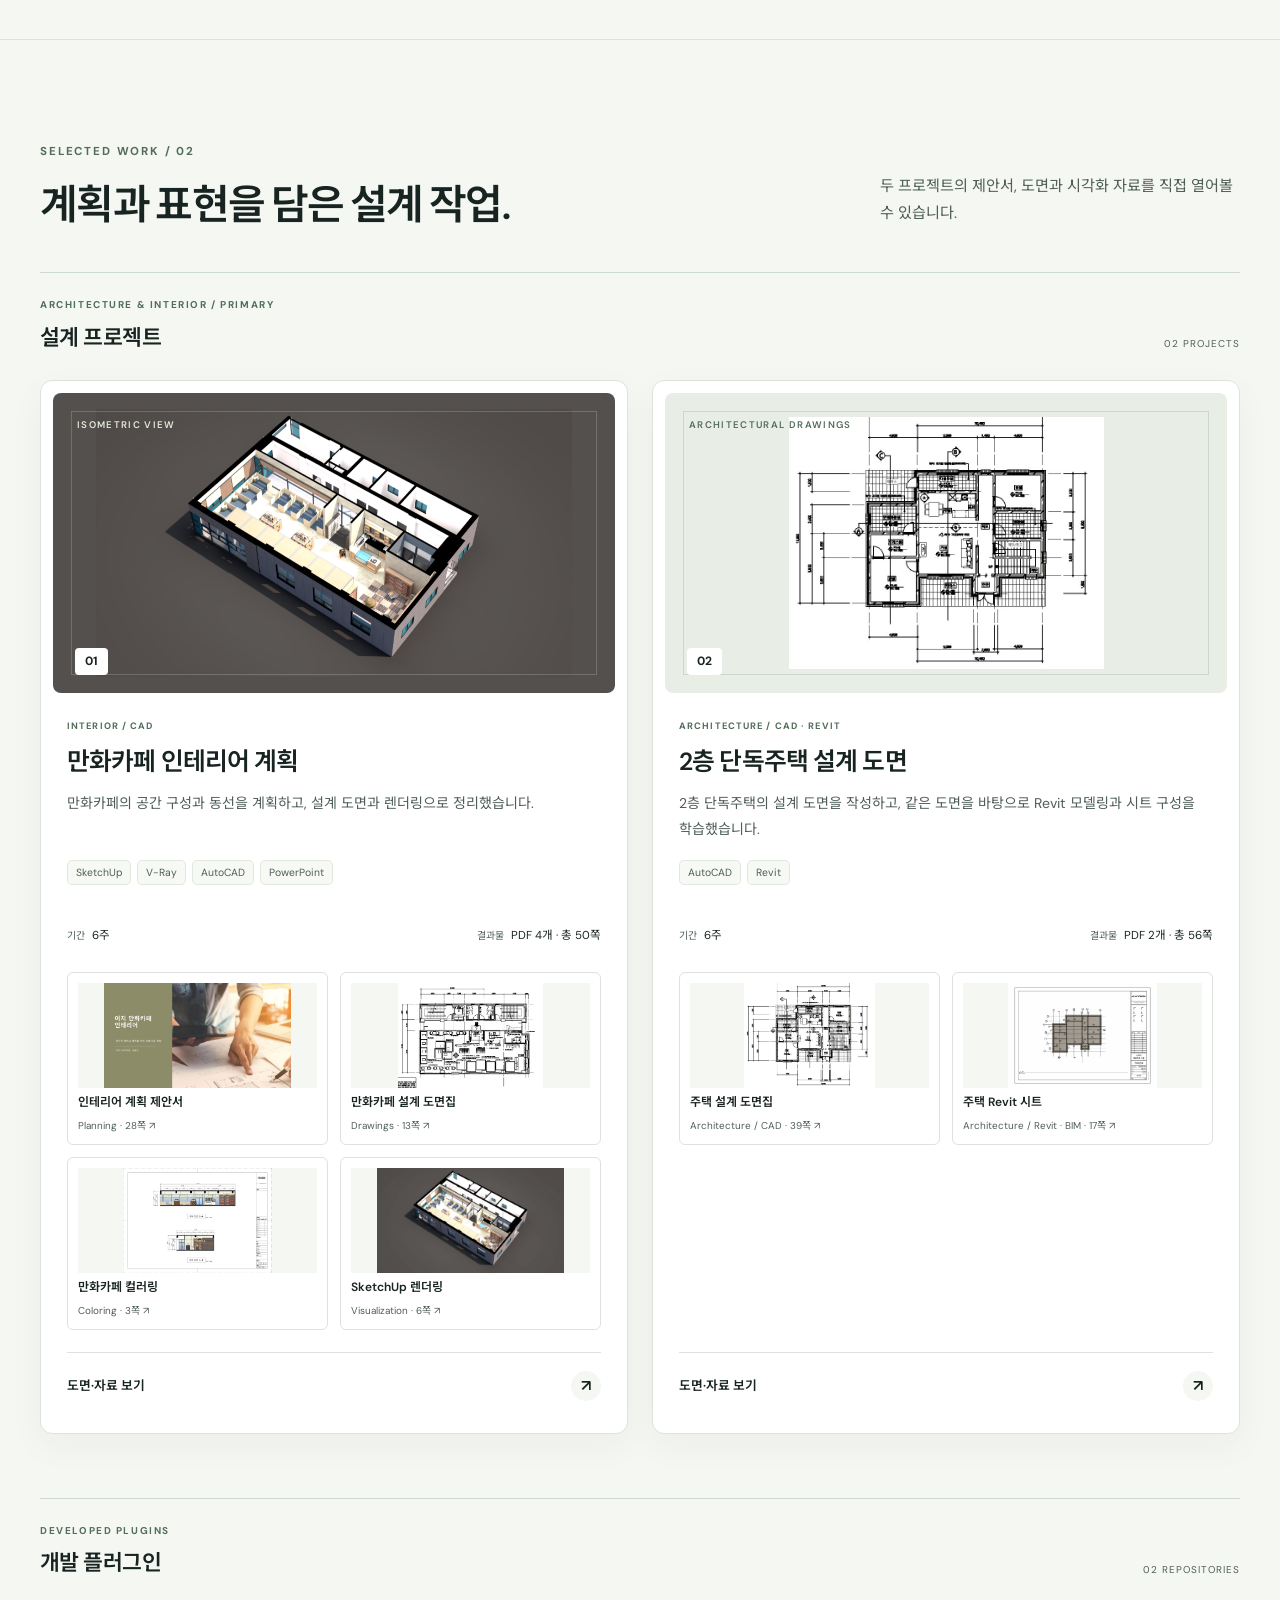
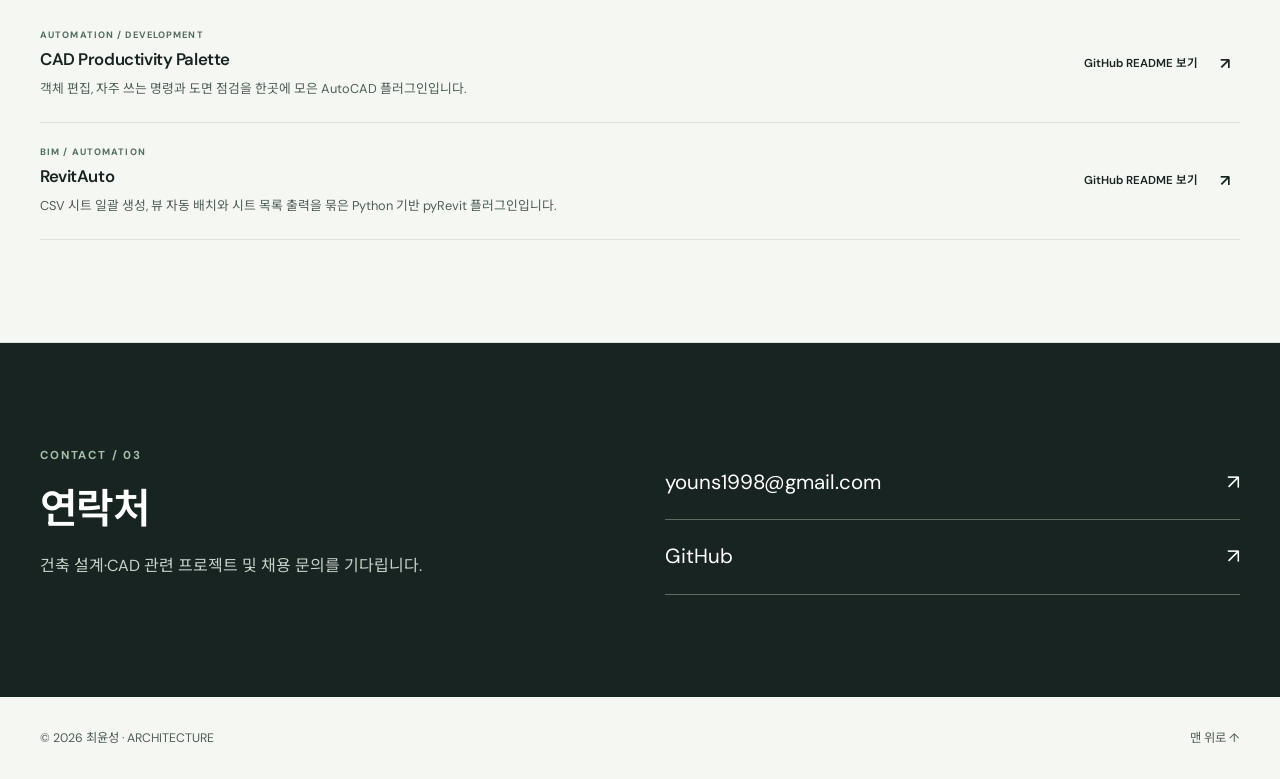
==== commit f31c829d: "Keep project-specific names within project introductions" ====
--- a/docs/index.html
+++ b/docs/index.html
@@ -3,7 +3,7 @@
 <head>
   <meta charset="utf-8">
   <meta name="viewport" content="width=device-width, initial-scale=1">
-  <meta name="description" content="최윤성의 건축 포트폴리오. 만화카페 공간 계획, 단독주택 CAD 도면과 Revit 시트, SketchUp 시각화와 CAD·BIM 자동화 도구를 소개합니다.">
+  <meta name="description" content="최윤성의 건축 포트폴리오. 공간 계획과 건축 CAD 도면, Revit 시트, SketchUp 시각화와 CAD·BIM 플러그인 개발을 소개합니다.">
   <link rel="icon" href="data:,">
   <link rel="stylesheet" href="css/portfolio.css?v=20261112-2">
   <title>최윤성 | Architecture Portfolio</title>
@@ -33,7 +33,7 @@
       <div class="page-width">
         <div class="section-heading"><div><p class="eyebrow">OVERVIEW / 01</p><h2>공간의 구상부터 도면과 시각화까지.</h2></div></div>
         <div class="about-grid"><div class="about-copy">
-          <p class="about-lead">이용 동선과 공간 구성을 생각하고,<br>평면·입면·단면으로 설계를 정리합니다.</p><p>만화카페에서는 좌석과 서가의 배치, 조명과 가구를 계획하고 인테리어 제안서·설계 도면·컬러링·렌더링으로 표현했습니다. 단독주택에서는 배치부터 주요 상세까지 도면집으로 구성했습니다.</p>
+          <p class="about-lead">이용 동선과 공간 구성을 생각하고,<br>평면·입면·단면으로 설계를 정리합니다.</p><p>공간 구성과 동선을 계획하고, 조명·가구·마감을 설계 도면과 3D 이미지로 정리합니다. 배치부터 주요 상세까지 연결해 설계 의도를 표현합니다.</p>
           <div class="tech-stack-grid tech-stack-grid--focused"><section class="tech-group">
             <div class="tech-group-heading"><span>01</span><div><p>ARCHITECTURE</p><h3>설계와 시각화</h3></div></div>
             <ul class="tech-tags"><li><img src="images/tech/autocad.svg" alt="" width="44" height="44"><span><strong>AutoCAD</strong><small>평면 · 입면 · 단면</small></span></li><li><img src="images/tech/sketchup.svg" alt="" width="44" height="44"><span><strong>SketchUp</strong><small>모델링 · 시각화</small></span></li><li><img src="images/tech/revit.svg" alt="" width="44" height="44"><span><strong>Revit</strong><small>BIM 모델링 · 시트</small></span></li></ul>
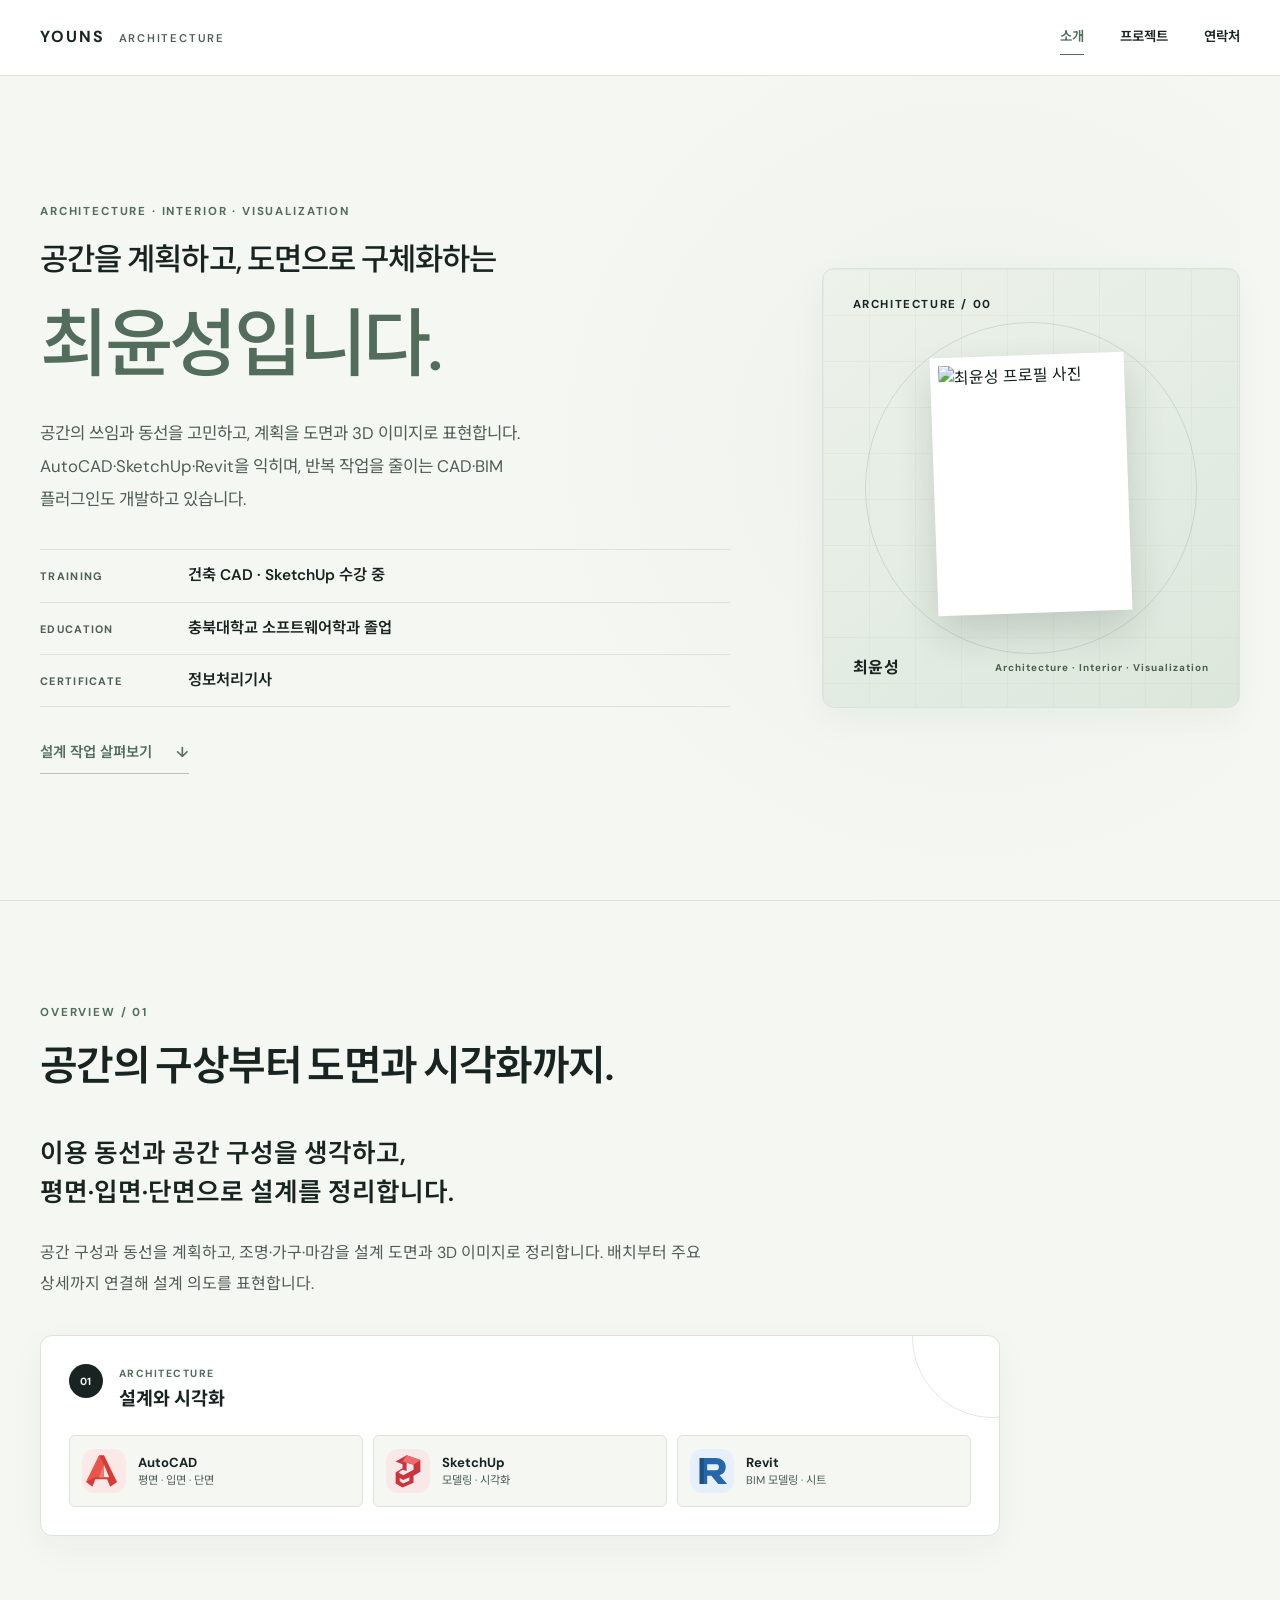
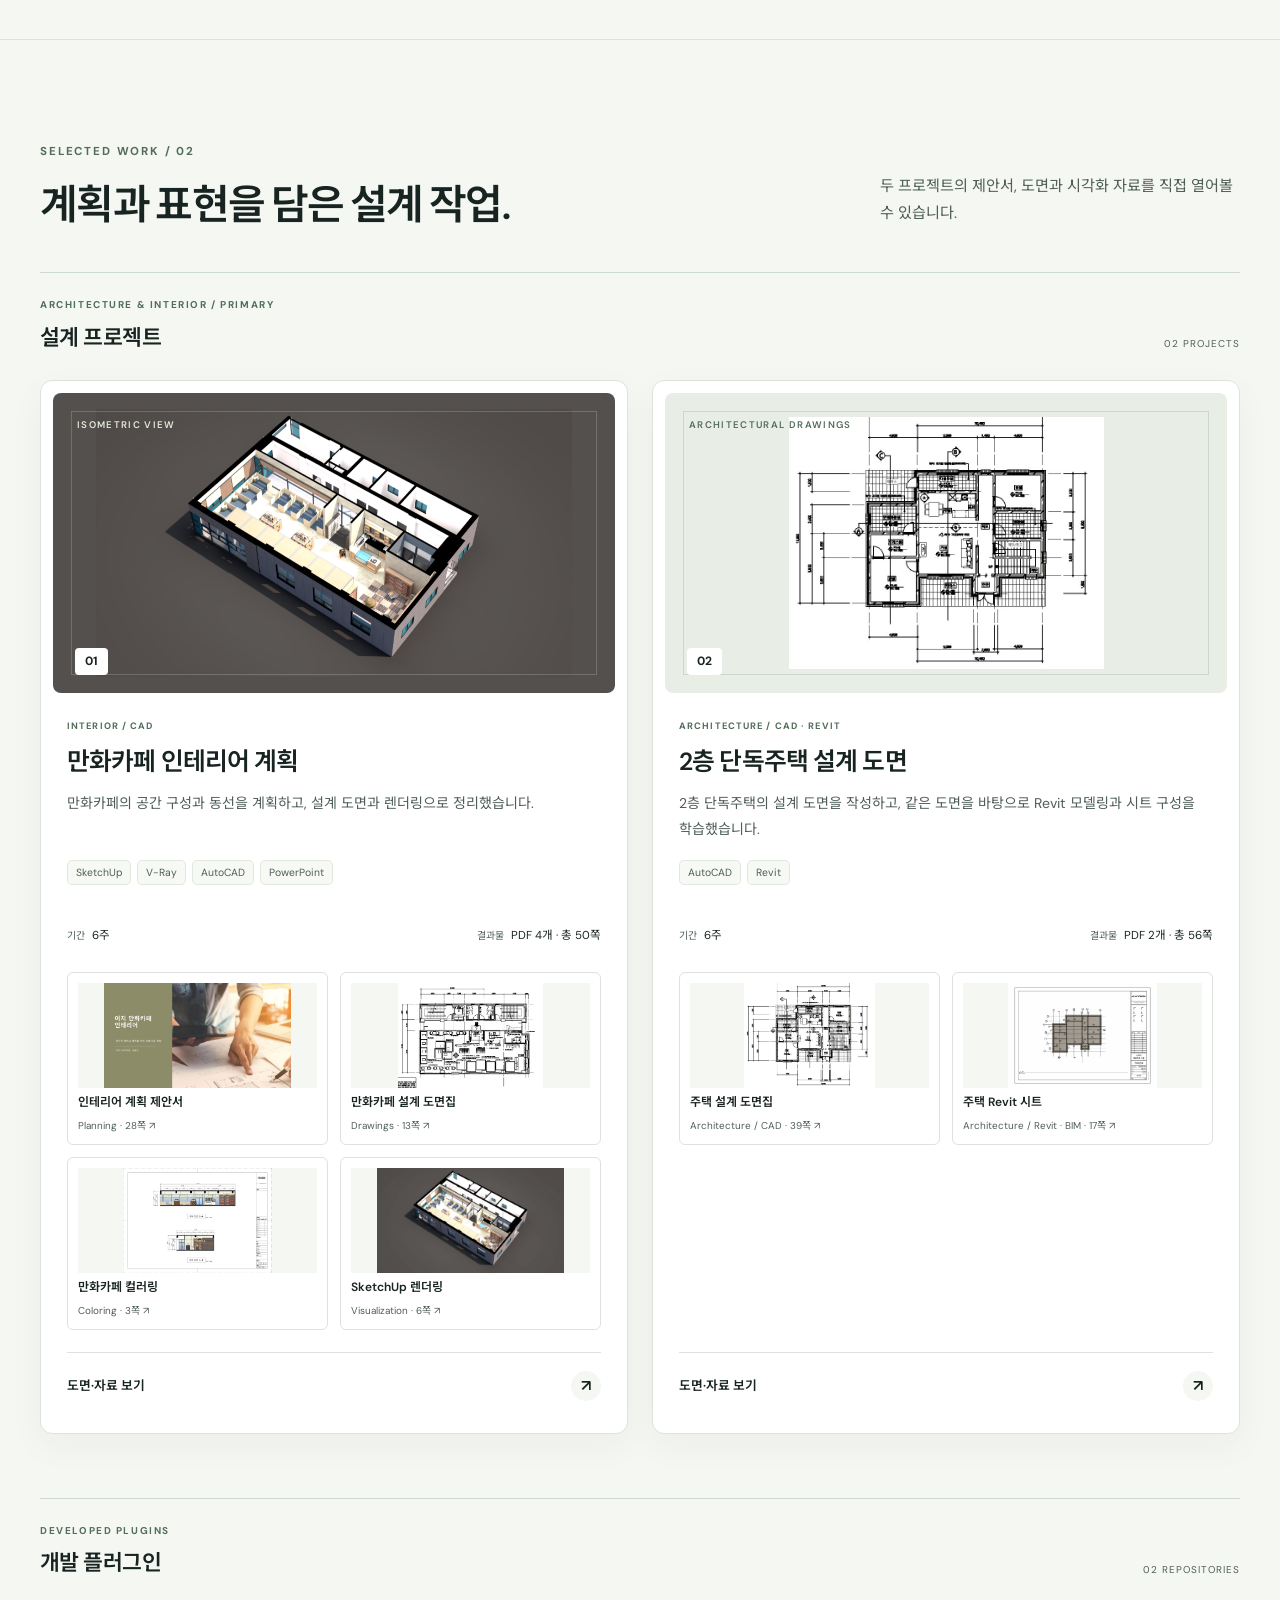
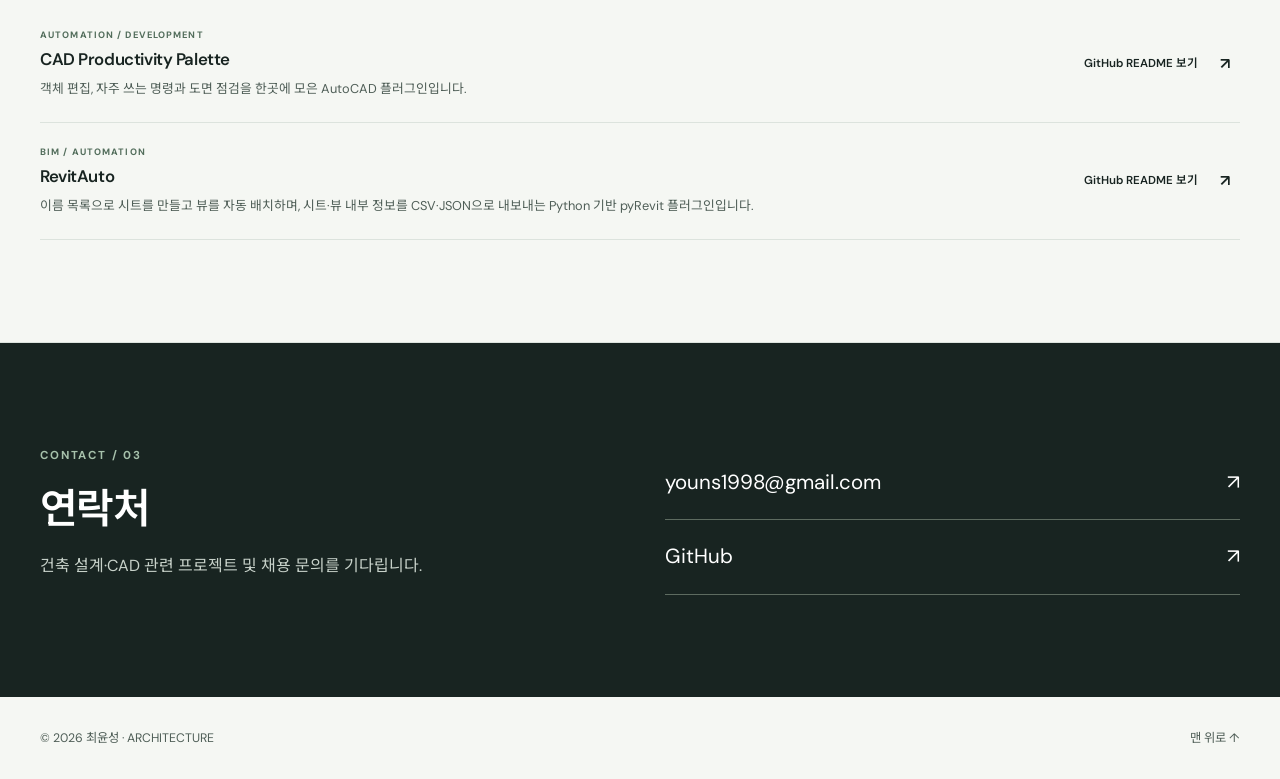
==== commit 010d7ac0: "Describe expanded RevitAuto metadata export and name-list sheet creation" ====
--- a/docs/index.html
+++ b/docs/index.html
@@ -5,7 +5,7 @@
   <meta name="viewport" content="width=device-width, initial-scale=1">
   <meta name="description" content="최윤성의 건축 포트폴리오. 공간 계획과 건축 CAD 도면, Revit 시트, SketchUp 시각화와 CAD·BIM 플러그인 개발을 소개합니다.">
   <link rel="icon" href="data:,">
-  <link rel="stylesheet" href="css/portfolio.css?v=20261112-2">
+  <link rel="stylesheet" href="css/portfolio.css?v=20261112-3">
   <title>최윤성 | Architecture Portfolio</title>
 </head>
 <body data-page="home" data-focus="architecture">
@@ -55,7 +55,7 @@
     </section>
   </main>
   <footer class="site-footer page-width"><span>© <span id="year"></span> 최윤성 · ARCHITECTURE</span><a href="#top">맨 위로 ↑</a></footer>
-  <script src="data/projects.js?v=20261112-2"></script>
-  <script src="js/portfolio.js?v=20261112-2"></script>
+  <script src="data/projects.js?v=20261112-3"></script>
+  <script src="js/portfolio.js?v=20261112-3"></script>
 </body>
 </html>
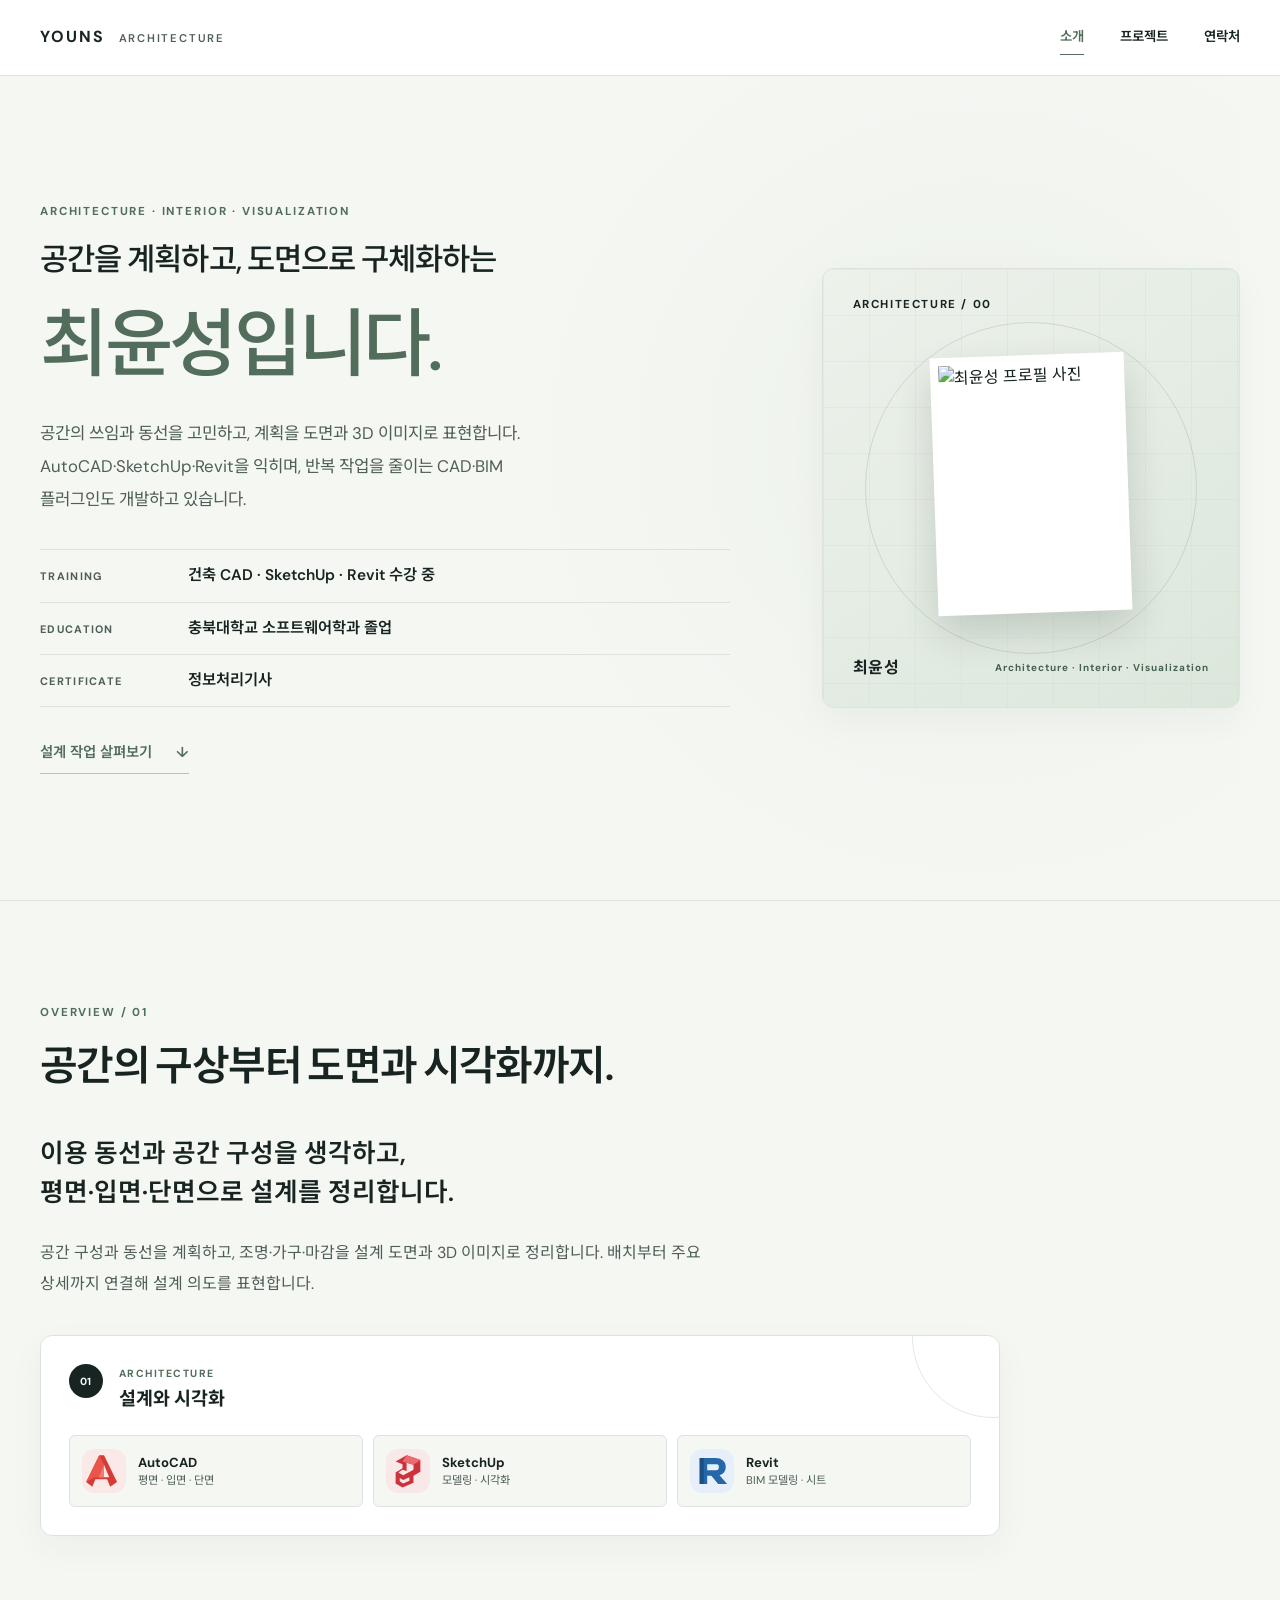
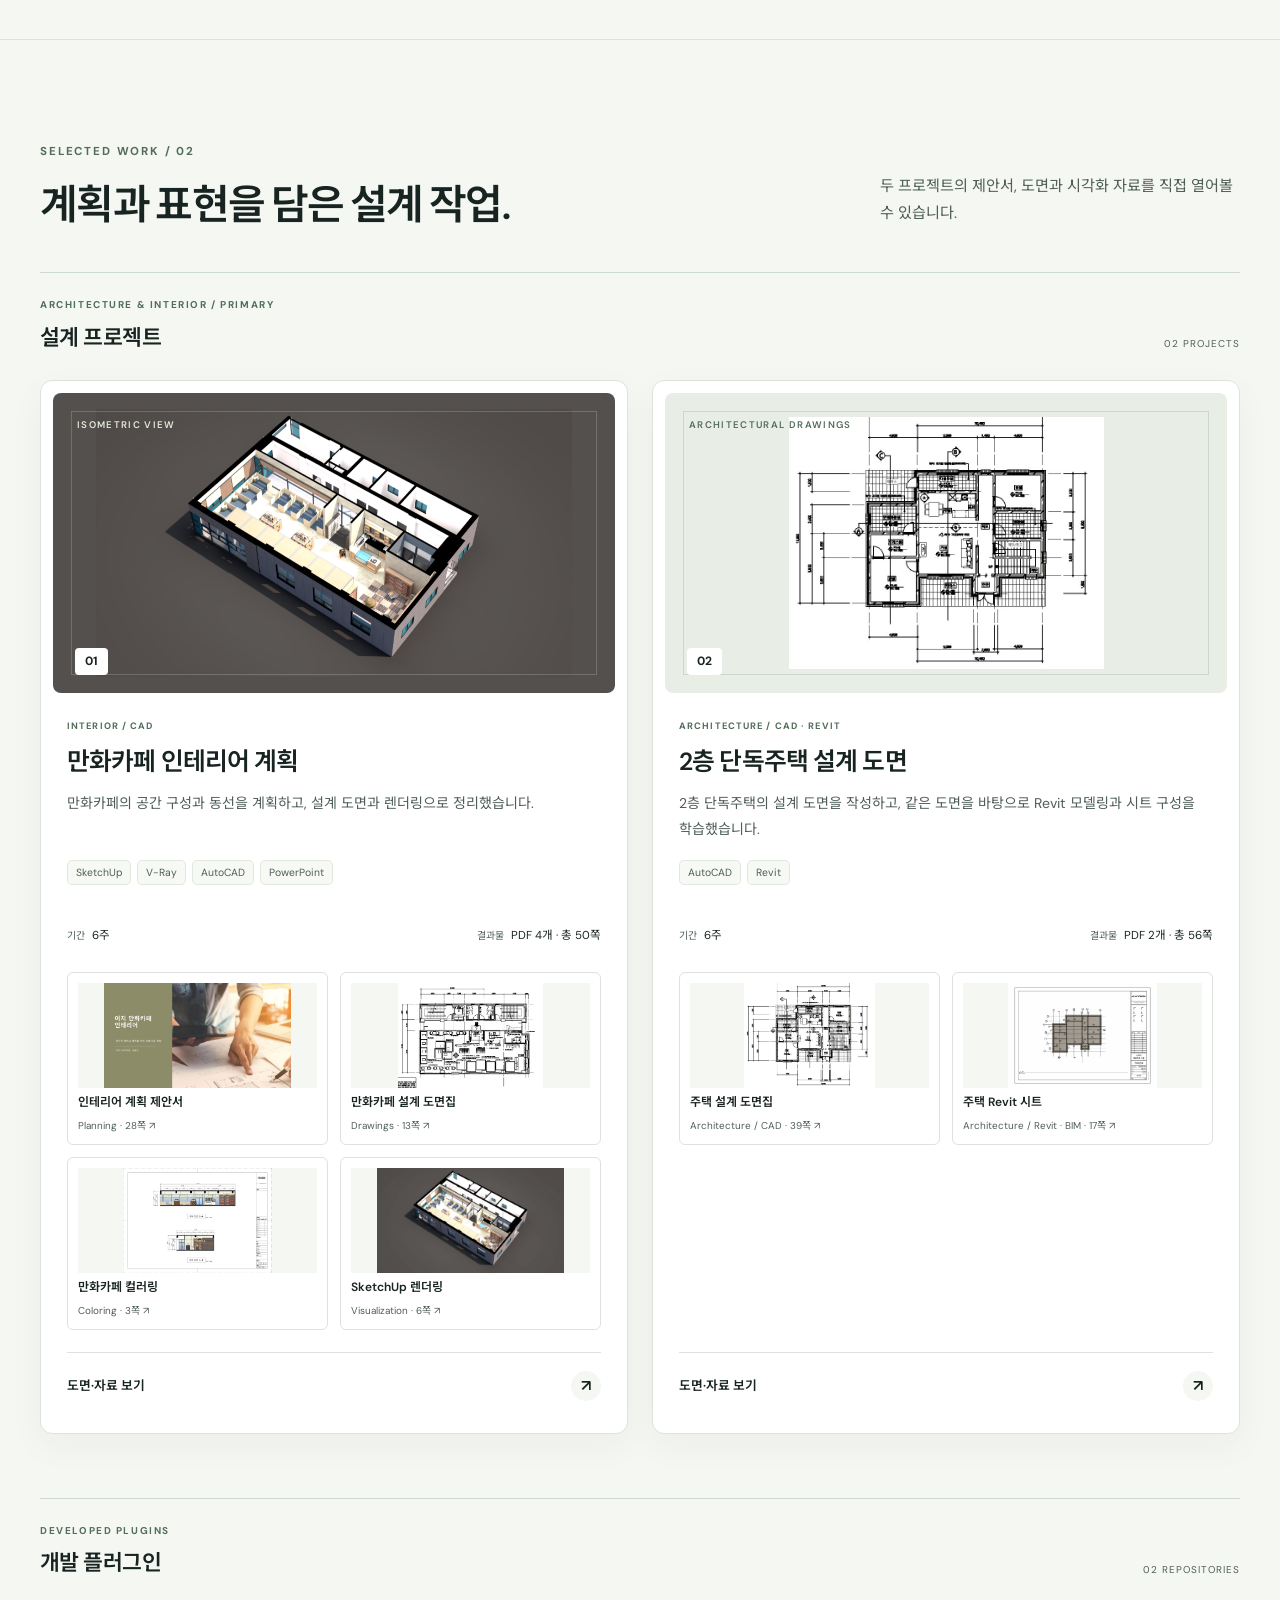
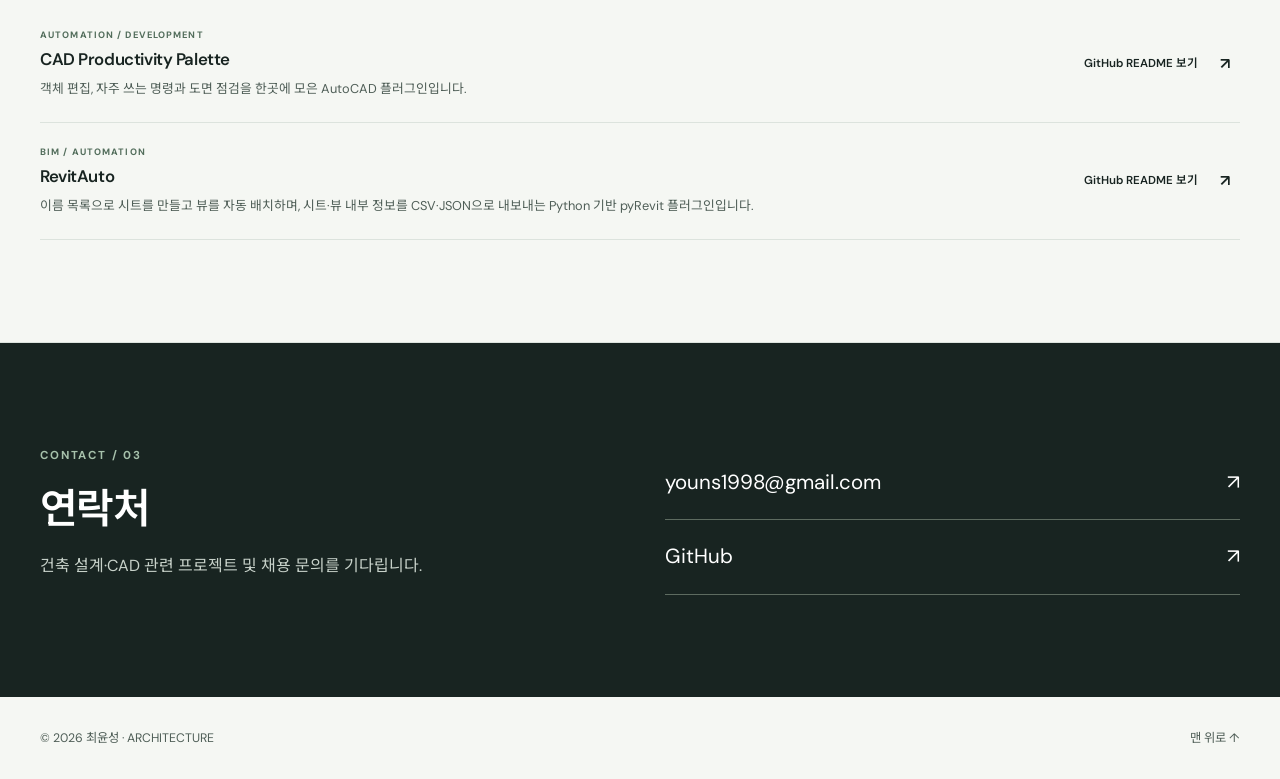
==== commit 683f5c8b: "Add Revit to training credentials" ====
--- a/docs/index.html
+++ b/docs/index.html
@@ -5,7 +5,7 @@
   <meta name="viewport" content="width=device-width, initial-scale=1">
   <meta name="description" content="최윤성의 건축 포트폴리오. 공간 계획과 건축 CAD 도면, Revit 시트, SketchUp 시각화와 CAD·BIM 플러그인 개발을 소개합니다.">
   <link rel="icon" href="data:,">
-  <link rel="stylesheet" href="css/portfolio.css?v=20261112-3">
+  <link rel="stylesheet" href="css/portfolio.css?v=20261112-4">
   <title>최윤성 | Architecture Portfolio</title>
 </head>
 <body data-page="home" data-focus="architecture">
@@ -20,7 +20,7 @@
         <p class="eyebrow">Architecture · Interior · Visualization</p>
         <h1 id="hero-title"><span class="hero-intro-line">공간을 계획하고, 도면으로 구체화하는</span><em>최윤성입니다.</em></h1>
         <p class="hero-description">공간의 쓰임과 동선을 고민하고, 계획을 도면과 3D 이미지로 표현합니다. AutoCAD·SketchUp·Revit을 익히며, 반복 작업을 줄이는 CAD·BIM 플러그인도 개발하고 있습니다.</p>
-        <ul class="hero-credentials" aria-label="최윤성 약력"><li><span>TRAINING</span><strong>건축 CAD · SketchUp 수강 중</strong></li><li><span>EDUCATION</span><strong>충북대학교 소프트웨어학과 졸업</strong></li><li><span>CERTIFICATE</span><strong>정보처리기사</strong></li></ul>
+        <ul class="hero-credentials" aria-label="최윤성 약력"><li><span>TRAINING</span><strong>건축 CAD · SketchUp · Revit 수강 중</strong></li><li><span>EDUCATION</span><strong>충북대학교 소프트웨어학과 졸업</strong></li><li><span>CERTIFICATE</span><strong>정보처리기사</strong></li></ul>
         <a class="hero-work-link" href="#work">설계 작업 살펴보기 <span aria-hidden="true">↓</span></a>
       </div>
       <div class="hero-aside" aria-label="최윤성 프로필">
@@ -55,7 +55,7 @@
     </section>
   </main>
   <footer class="site-footer page-width"><span>© <span id="year"></span> 최윤성 · ARCHITECTURE</span><a href="#top">맨 위로 ↑</a></footer>
-  <script src="data/projects.js?v=20261112-3"></script>
-  <script src="js/portfolio.js?v=20261112-3"></script>
+  <script src="data/projects.js?v=20261112-4"></script>
+  <script src="js/portfolio.js?v=20261112-4"></script>
 </body>
 </html>
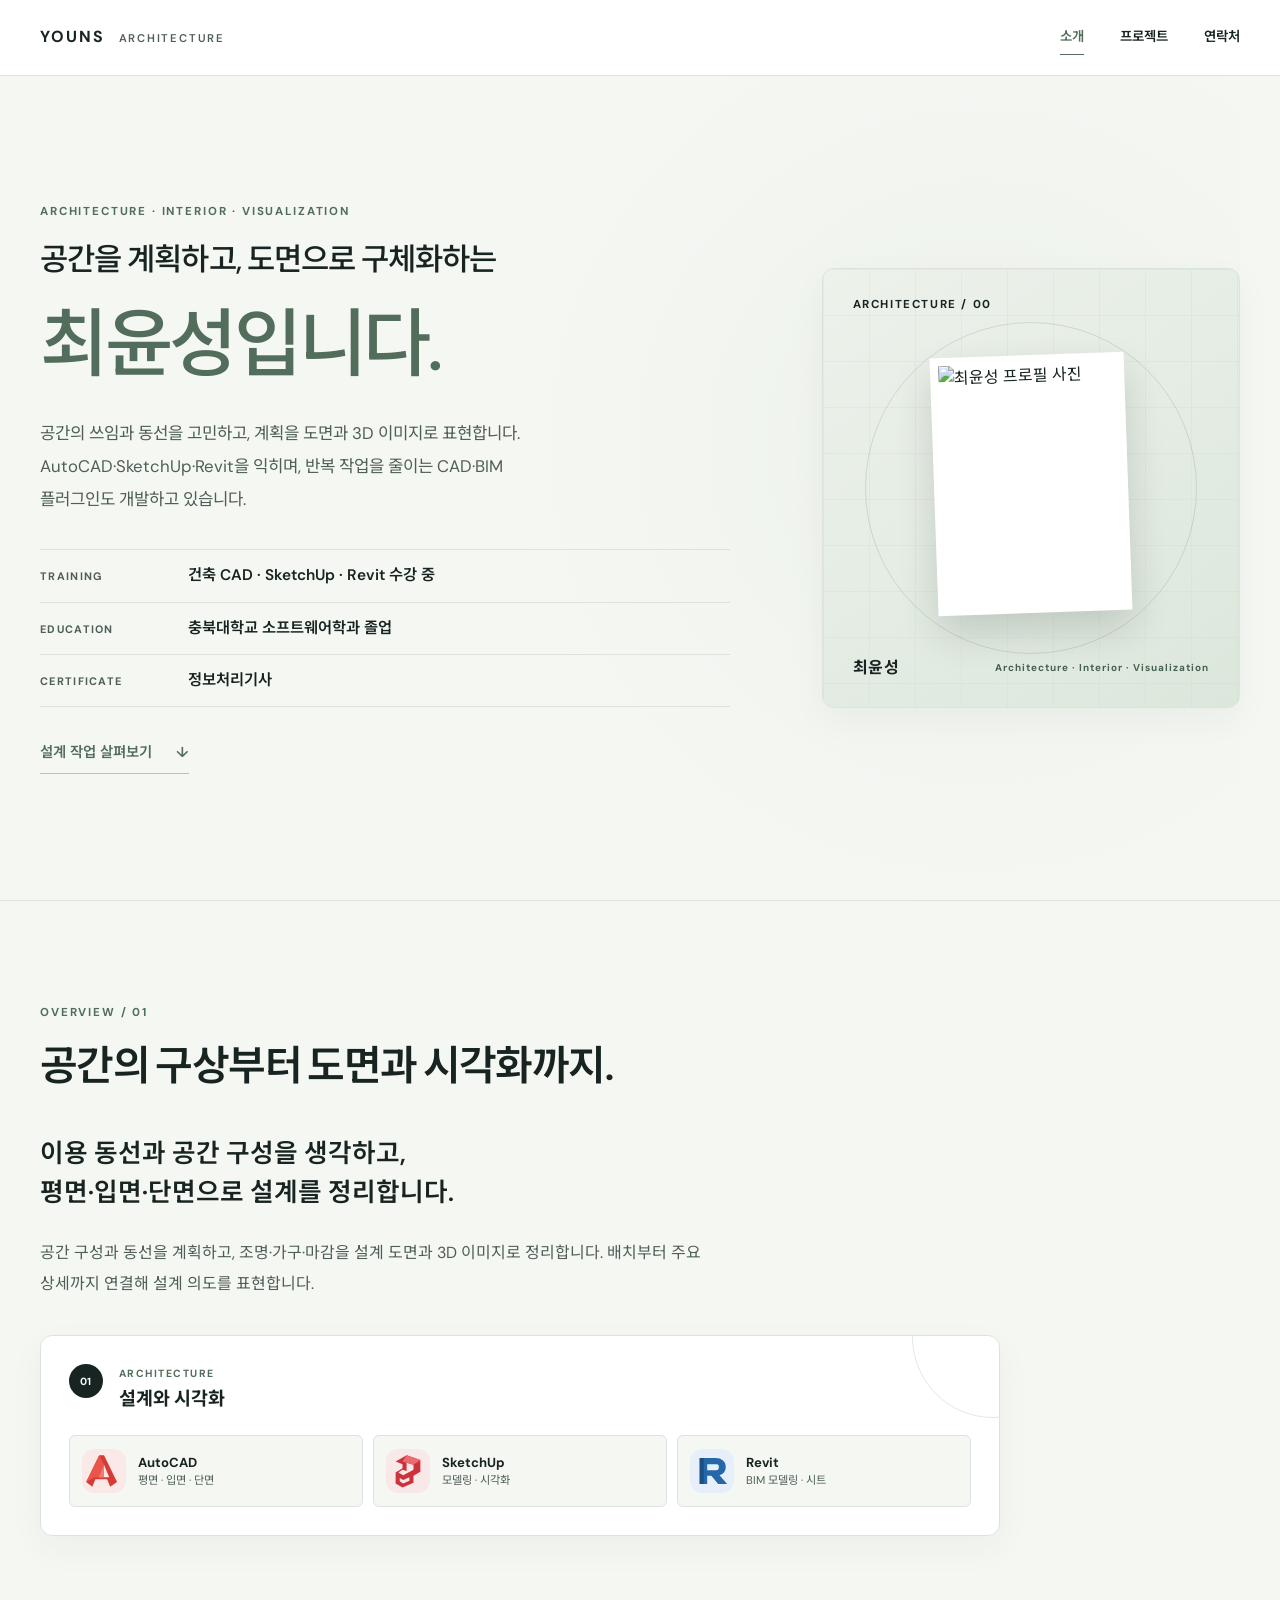
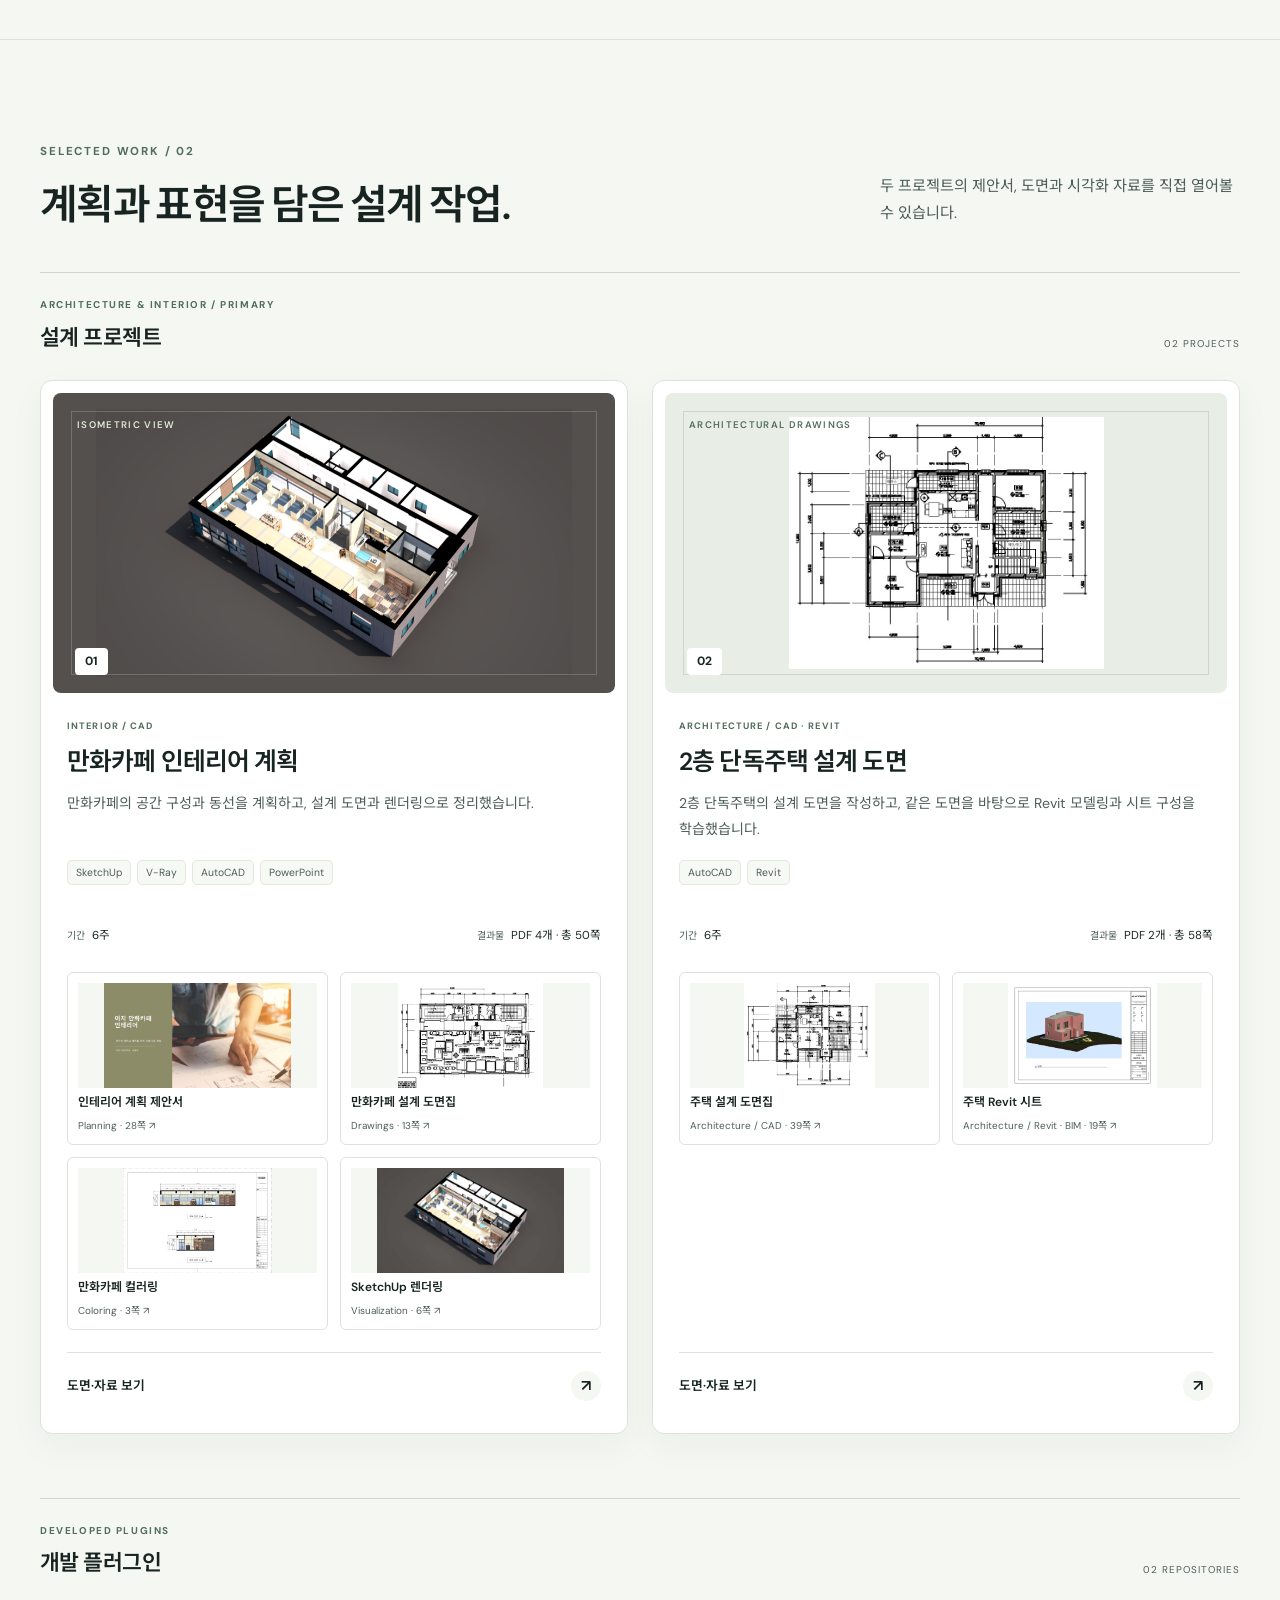
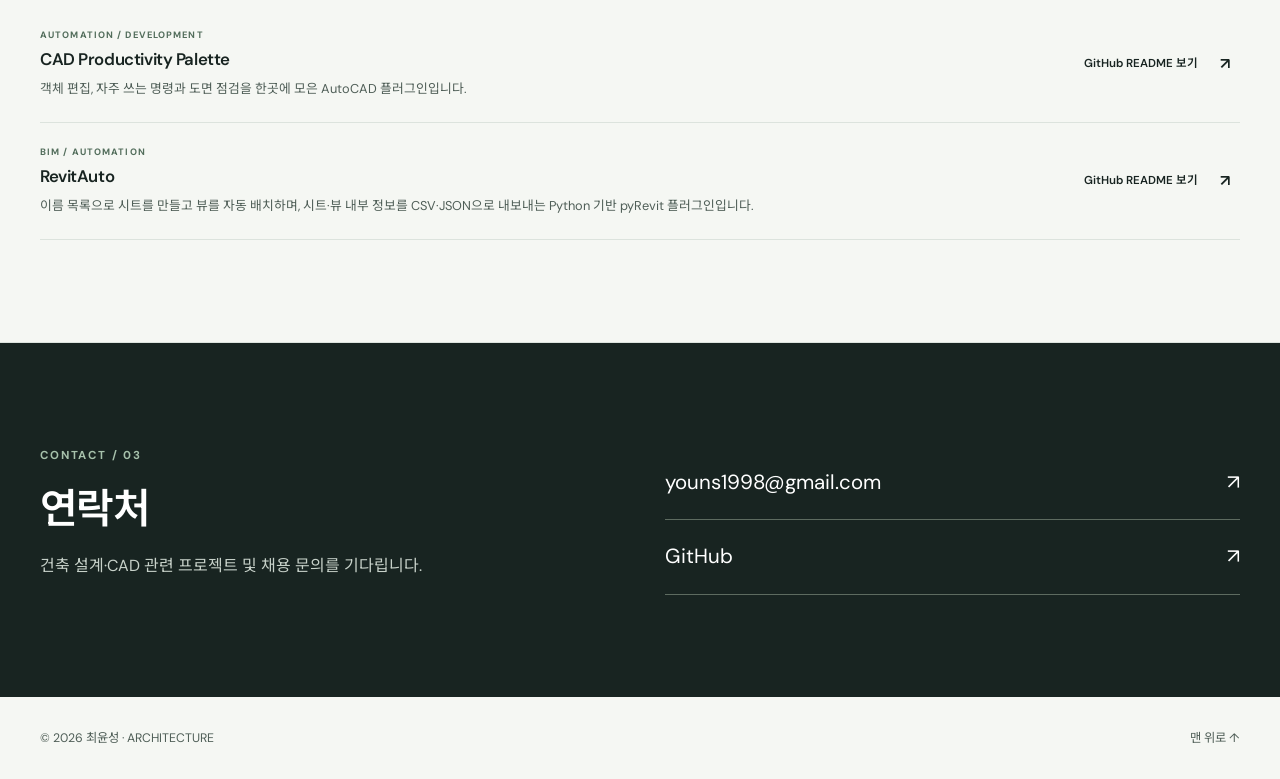
==== commit 2457bb70: "Replace Revit sheets with updated 19-page portfolio PDF" ====
--- a/docs/index.html
+++ b/docs/index.html
@@ -5,7 +5,7 @@
   <meta name="viewport" content="width=device-width, initial-scale=1">
   <meta name="description" content="최윤성의 건축 포트폴리오. 공간 계획과 건축 CAD 도면, Revit 시트, SketchUp 시각화와 CAD·BIM 플러그인 개발을 소개합니다.">
   <link rel="icon" href="data:,">
-  <link rel="stylesheet" href="css/portfolio.css?v=20261112-4">
+  <link rel="stylesheet" href="css/portfolio.css?v=20261118-1">
   <title>최윤성 | Architecture Portfolio</title>
 </head>
 <body data-page="home" data-focus="architecture">
@@ -55,7 +55,7 @@
     </section>
   </main>
   <footer class="site-footer page-width"><span>© <span id="year"></span> 최윤성 · ARCHITECTURE</span><a href="#top">맨 위로 ↑</a></footer>
-  <script src="data/projects.js?v=20261112-4"></script>
-  <script src="js/portfolio.js?v=20261112-4"></script>
+  <script src="data/projects.js?v=20261118-1"></script>
+  <script src="js/portfolio.js?v=20261118-1"></script>
 </body>
 </html>
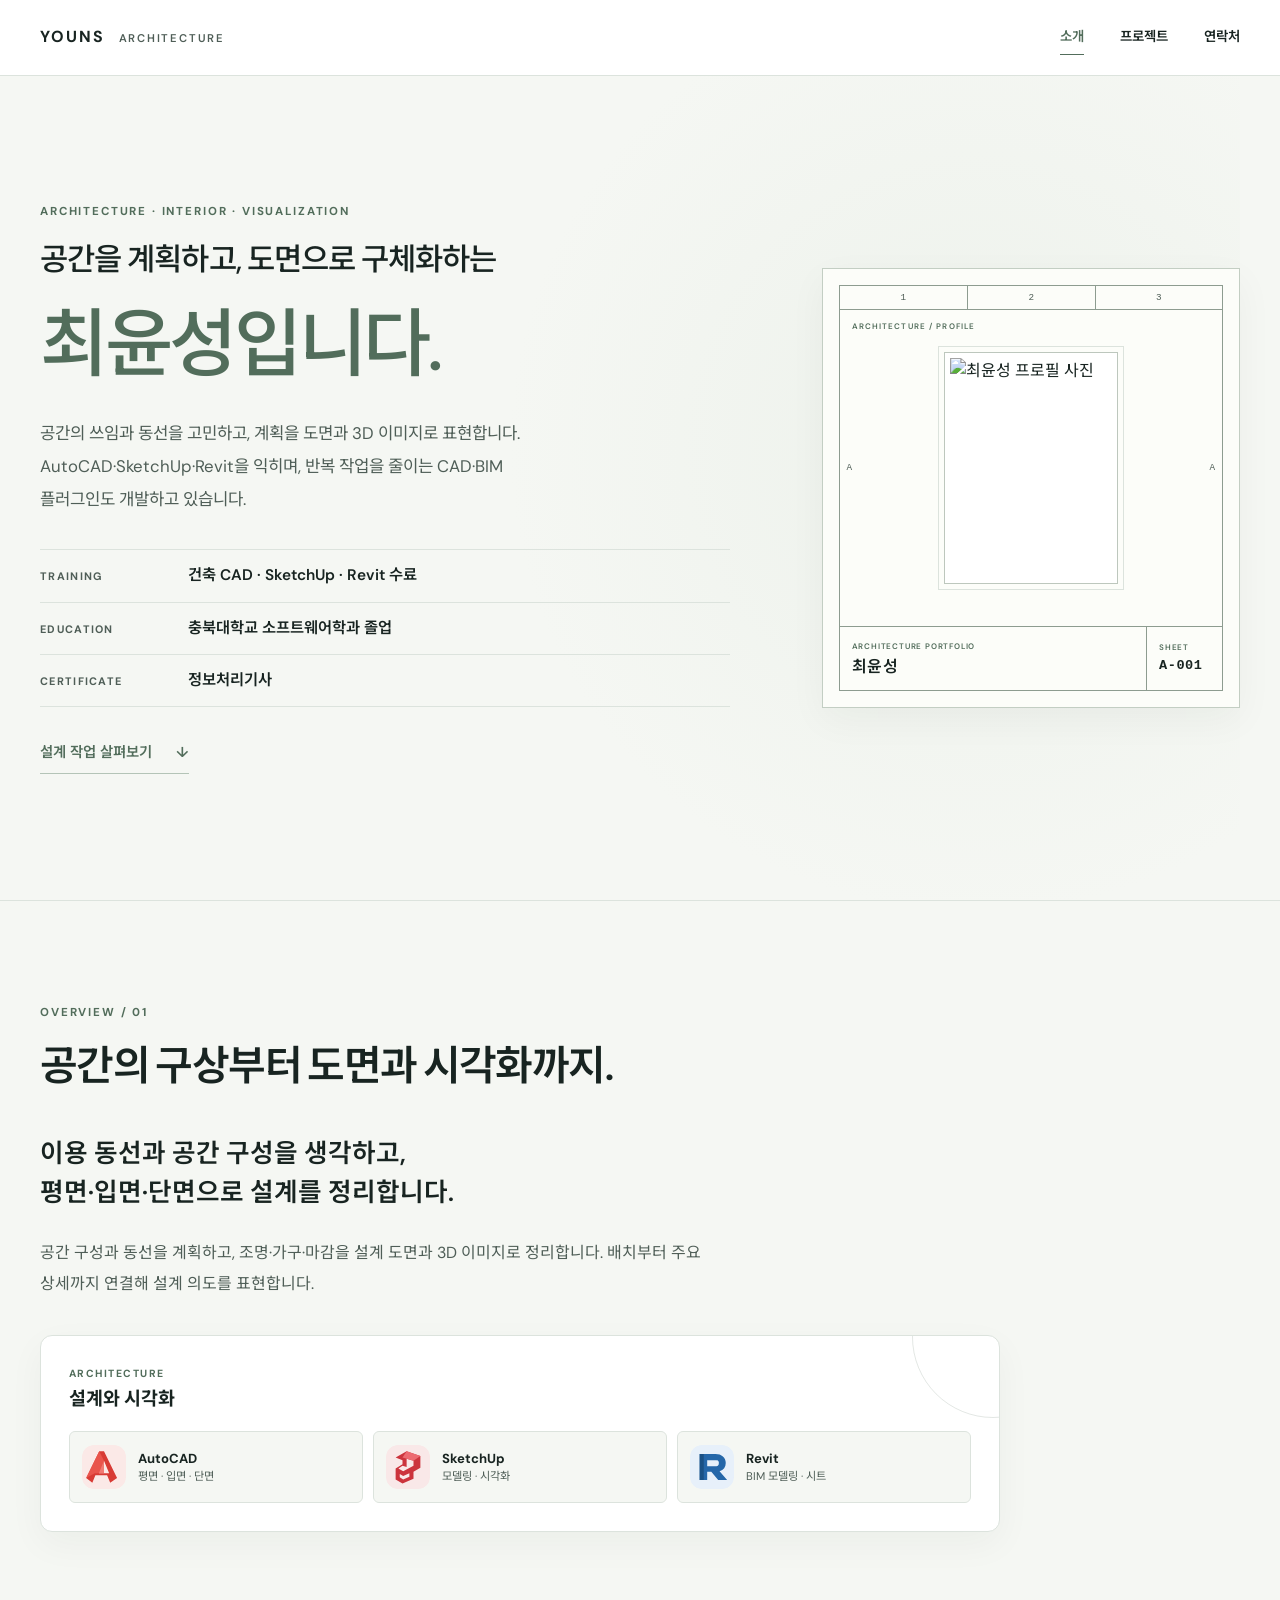
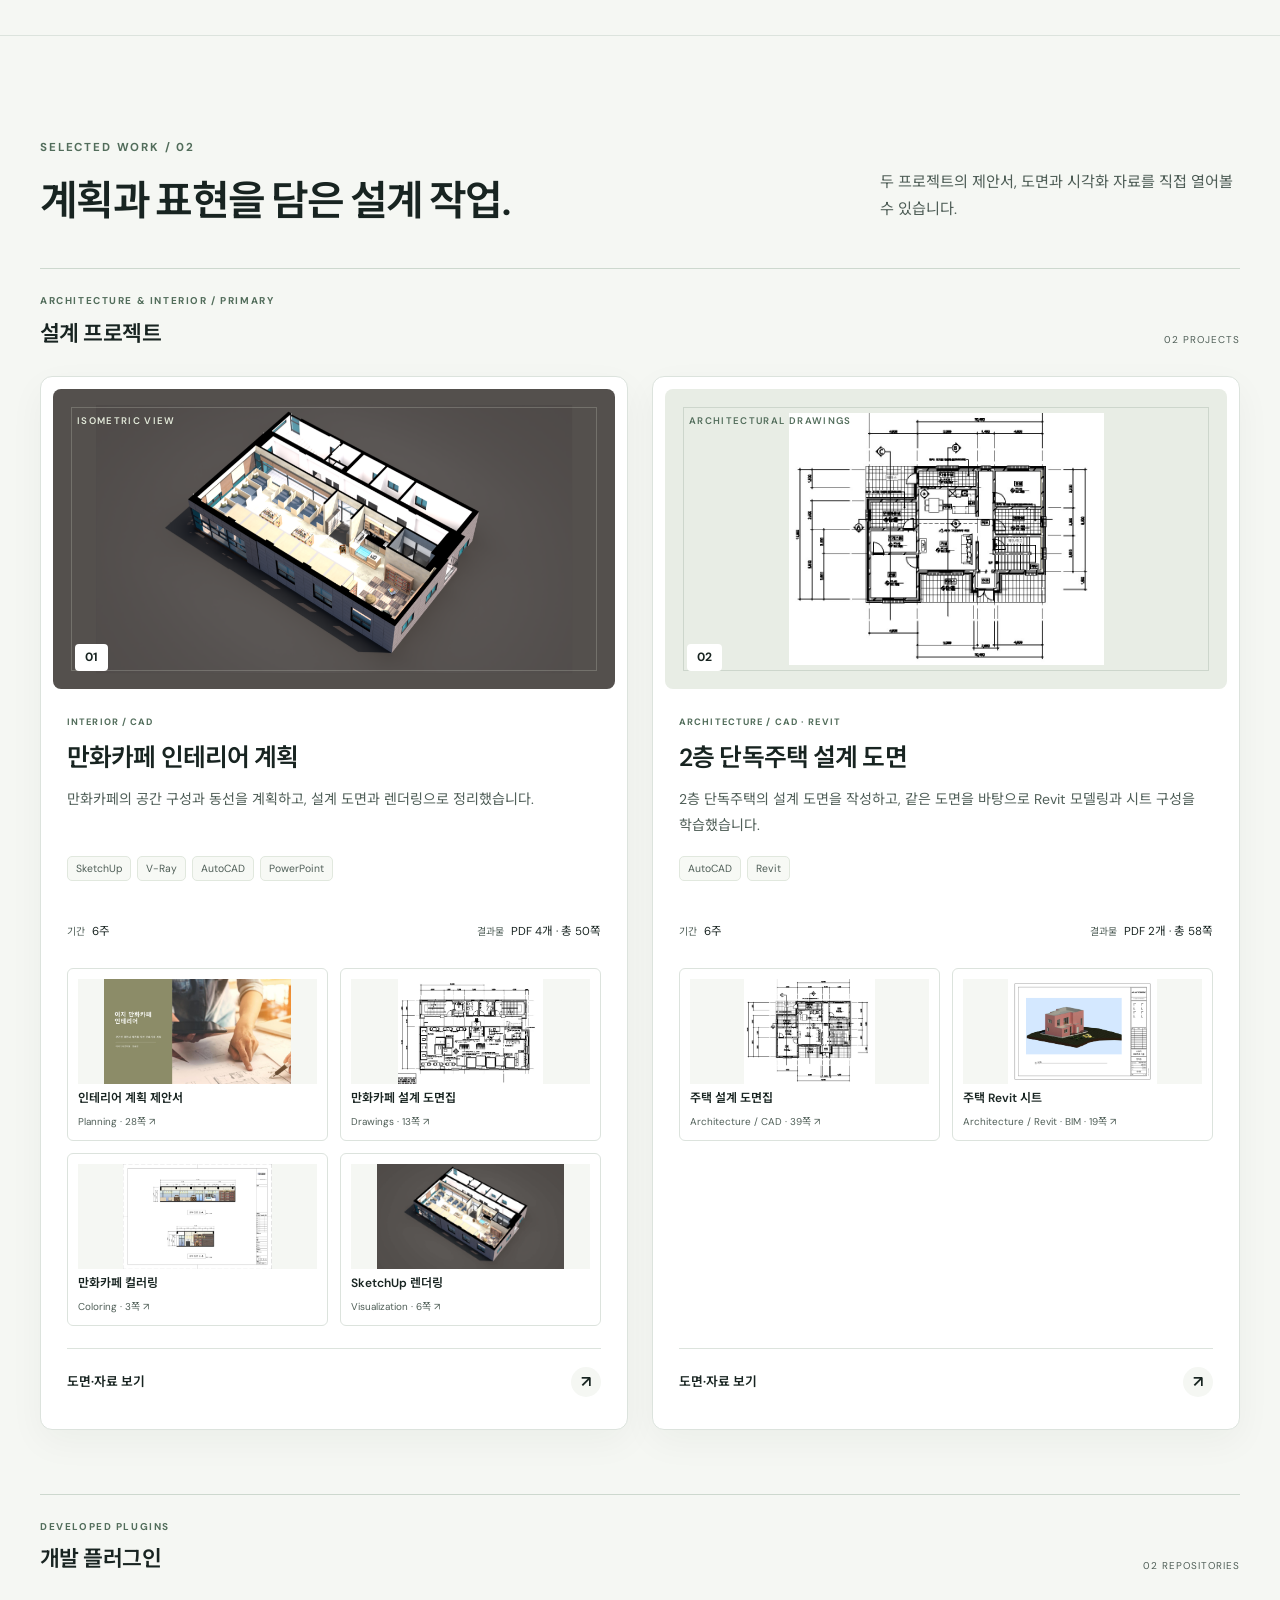
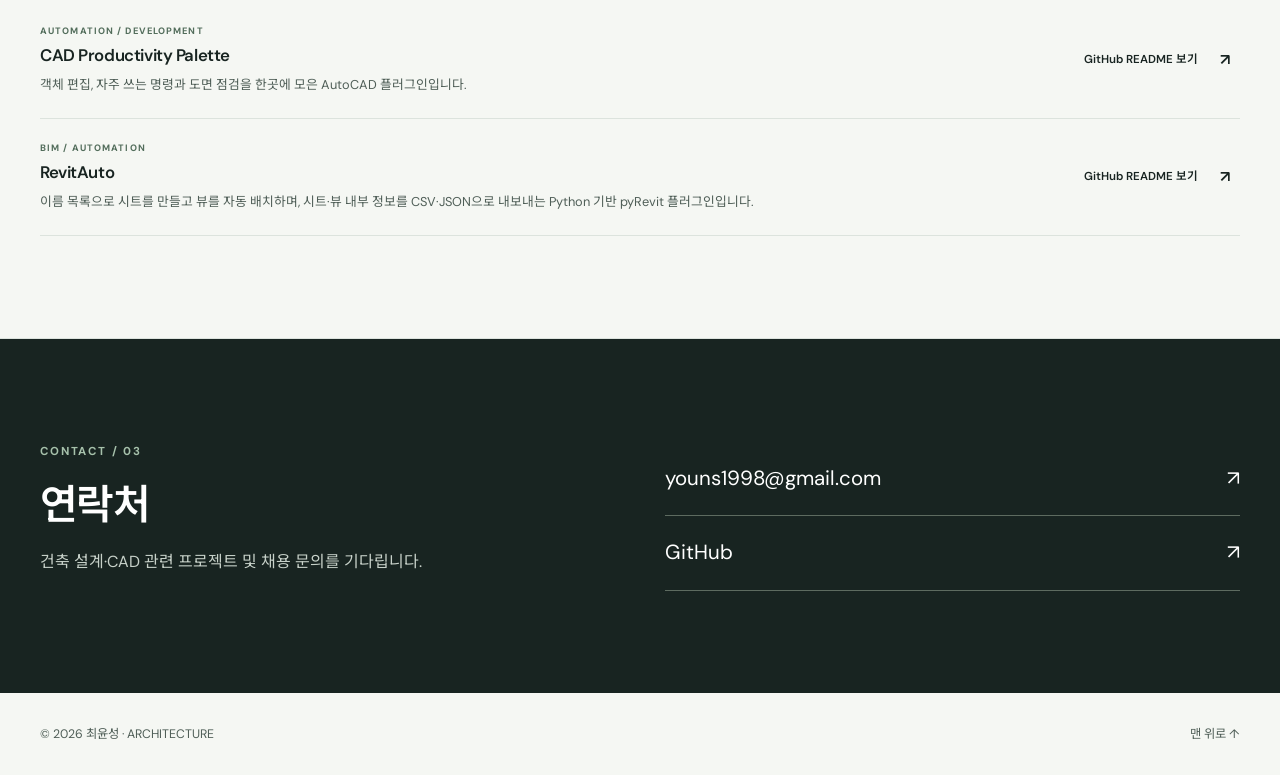
==== commit ed63624a: "Update training status and refine portfolio profile layout" ====
--- a/docs/index.html
+++ b/docs/index.html
@@ -5,7 +5,7 @@
   <meta name="viewport" content="width=device-width, initial-scale=1">
   <meta name="description" content="최윤성의 건축 포트폴리오. 공간 계획과 건축 CAD 도면, Revit 시트, SketchUp 시각화와 CAD·BIM 플러그인 개발을 소개합니다.">
   <link rel="icon" href="data:,">
-  <link rel="stylesheet" href="css/portfolio.css?v=20261118-1">
+  <link rel="stylesheet" href="css/portfolio.css?v=20261120-2">
   <title>최윤성 | Architecture Portfolio</title>
 </head>
 <body data-page="home" data-focus="architecture">
@@ -20,13 +20,22 @@
         <p class="eyebrow">Architecture · Interior · Visualization</p>
         <h1 id="hero-title"><span class="hero-intro-line">공간을 계획하고, 도면으로 구체화하는</span><em>최윤성입니다.</em></h1>
         <p class="hero-description">공간의 쓰임과 동선을 고민하고, 계획을 도면과 3D 이미지로 표현합니다. AutoCAD·SketchUp·Revit을 익히며, 반복 작업을 줄이는 CAD·BIM 플러그인도 개발하고 있습니다.</p>
-        <ul class="hero-credentials" aria-label="최윤성 약력"><li><span>TRAINING</span><strong>건축 CAD · SketchUp · Revit 수강 중</strong></li><li><span>EDUCATION</span><strong>충북대학교 소프트웨어학과 졸업</strong></li><li><span>CERTIFICATE</span><strong>정보처리기사</strong></li></ul>
+        <ul class="hero-credentials" aria-label="최윤성 약력"><li><span>TRAINING</span><strong>건축 CAD · SketchUp · Revit 수료</strong></li><li><span>EDUCATION</span><strong>충북대학교 소프트웨어학과 졸업</strong></li><li><span>CERTIFICATE</span><strong>정보처리기사</strong></li></ul>
         <a class="hero-work-link" href="#work">설계 작업 살펴보기 <span aria-hidden="true">↓</span></a>
       </div>
       <div class="hero-aside" aria-label="최윤성 프로필">
-        <span class="hero-index">ARCHITECTURE / 00</span>
-        <div class="hero-portrait-frame"><img src="images/최윤성.jpg" alt="최윤성 프로필 사진" width="150" height="200"></div>
-        <div class="hero-profile-meta"><strong>최윤성</strong><span>Architecture · Interior · Visualization</span></div>
+        <div class="hero-sheet">
+          <div class="hero-sheet-zones" aria-hidden="true"><span>1</span><span>2</span><span>3</span></div>
+          <div class="hero-portrait-area">
+            <span class="hero-sheet-caption">ARCHITECTURE / PROFILE</span>
+            <div class="hero-sheet-axis" aria-hidden="true"><span>A</span><span>A</span></div>
+            <div class="hero-portrait-frame"><img src="images/최윤성.jpg" alt="최윤성 프로필 사진" width="150" height="200"></div>
+          </div>
+          <div class="hero-profile-meta">
+            <div class="hero-sheet-title"><span>ARCHITECTURE PORTFOLIO</span><strong>최윤성</strong></div>
+            <div class="hero-sheet-number"><span>SHEET</span><strong>A-001</strong></div>
+          </div>
+        </div>
       </div>
     </section>
     <section id="about" class="about-section">
@@ -35,7 +44,7 @@
         <div class="about-grid"><div class="about-copy">
           <p class="about-lead">이용 동선과 공간 구성을 생각하고,<br>평면·입면·단면으로 설계를 정리합니다.</p><p>공간 구성과 동선을 계획하고, 조명·가구·마감을 설계 도면과 3D 이미지로 정리합니다. 배치부터 주요 상세까지 연결해 설계 의도를 표현합니다.</p>
           <div class="tech-stack-grid tech-stack-grid--focused"><section class="tech-group">
-            <div class="tech-group-heading"><span>01</span><div><p>ARCHITECTURE</p><h3>설계와 시각화</h3></div></div>
+            <div class="tech-group-heading"><p>ARCHITECTURE</p><h3>설계와 시각화</h3></div>
             <ul class="tech-tags"><li><img src="images/tech/autocad.svg" alt="" width="44" height="44"><span><strong>AutoCAD</strong><small>평면 · 입면 · 단면</small></span></li><li><img src="images/tech/sketchup.svg" alt="" width="44" height="44"><span><strong>SketchUp</strong><small>모델링 · 시각화</small></span></li><li><img src="images/tech/revit.svg" alt="" width="44" height="44"><span><strong>Revit</strong><small>BIM 모델링 · 시트</small></span></li></ul>
           </section></div>
         </div></div>
@@ -55,7 +64,7 @@
     </section>
   </main>
   <footer class="site-footer page-width"><span>© <span id="year"></span> 최윤성 · ARCHITECTURE</span><a href="#top">맨 위로 ↑</a></footer>
-  <script src="data/projects.js?v=20261118-1"></script>
-  <script src="js/portfolio.js?v=20261118-1"></script>
+  <script src="data/projects.js?v=20261120-2"></script>
+  <script src="js/portfolio.js?v=20261120-2"></script>
 </body>
 </html>
--- a/docs/css/portfolio.css
+++ b/docs/css/portfolio.css
@@ -40,15 +40,22 @@
 .button { min-height:48px; display:inline-flex; align-items:center; justify-content:center; gap:28px; padding:12px 23px; border:1px solid var(--ink); border-radius:6px; text-decoration:none; font-size:.9rem; font-weight:600; transition:background .25s,color .25s,transform .35s cubic-bezier(.2,.7,.2,1); }
 .button-dark { background:var(--ink); color:#fff; }
 .button-dark:hover { background:var(--accent); border-color:var(--accent); color:#fff; transform:translateY(-2px); }
-.hero-aside { height:440px; position:relative; padding:26px 30px; display:flex; flex-direction:column; justify-content:space-between; align-items:center; background:linear-gradient(145deg,#edf2eb,#dce7dc); border:1px solid var(--line); border-radius:var(--radius); overflow:hidden; isolation:isolate; box-shadow:var(--shadow); }
-.hero-aside::before { content:""; position:absolute; inset:0; z-index:-1; background-image:linear-gradient(#c7d5c6 1px,transparent 1px),linear-gradient(90deg,#c7d5c6 1px,transparent 1px); background-size:46px 46px; opacity:.24; }
-.hero-aside::after { content:""; position:absolute; z-index:-1; width:330px; height:330px; top:50%; left:50%; border:1px solid rgba(82,109,91,.18); border-radius:50%; transform:translate(-50%,-50%); }
-.hero-index { align-self:flex-start; font-size:.72rem; letter-spacing:.14em; font-weight:700; }
-.hero-portrait-frame { width:194px; height:258px; padding:8px; background:#fff; box-shadow:0 18px 38px rgba(24,36,33,.16); transform:rotate(-2deg); transition:transform .7s cubic-bezier(.2,.7,.2,1),box-shadow .7s ease; }
+.hero-aside { --sheet-line:#8d9c90; height:440px; min-width:0; padding:16px; background:#fcfdf9; border:1px solid #c3cec3; box-shadow:var(--shadow); }
+.hero-sheet { height:100%; display:grid; grid-template-rows:24px minmax(0,1fr) 64px; border:1px solid var(--sheet-line); }
+.hero-sheet-zones { display:grid; grid-template-columns:repeat(3,minmax(0,1fr)); border-bottom:1px solid var(--sheet-line); }
+.hero-sheet-zones span { display:grid; place-items:center; color:var(--muted); font-family:monospace; font-size:.58rem; }
+.hero-sheet-zones span + span { border-left:1px solid var(--sheet-line); }
+.hero-portrait-area { position:relative; display:grid; place-items:center; min-height:0; padding:28px; }
+.hero-sheet-caption { position:absolute; top:10px; left:12px; color:var(--accent); font-size:.5rem; font-weight:600; letter-spacing:.14em; }
+.hero-sheet-axis { position:absolute; inset:0 7px; display:flex; align-items:center; justify-content:space-between; color:var(--muted); font-family:monospace; font-size:.58rem; pointer-events:none; }
+.hero-portrait-frame { width:174px; height:232px; padding:5px; border:1px solid #bdc7bd; outline:1px solid #dce3dd; outline-offset:5px; background:#fff; }
 .hero-portrait-frame img { display:block; width:100%; height:100%; object-fit:cover; }
-.hero-profile-meta { width:100%; display:flex; flex-shrink:0; justify-content:space-between; align-items:center; gap:10px; position:relative; font-size:.75rem; }
-.hero-profile-meta strong { flex-shrink:0; white-space:nowrap; font-size:1rem; letter-spacing:.04em; }
-.hero-profile-meta span { min-width:0; color:#45604d; font-size:.62rem; font-weight:700; letter-spacing:.1em; text-align:right; }
+.hero-profile-meta { display:grid; grid-template-columns:minmax(0,1fr) 76px; border-top:1px solid var(--sheet-line); }
+.hero-sheet-title, .hero-sheet-number { display:flex; flex-direction:column; justify-content:center; gap:3px; min-width:0; padding:8px 12px; }
+.hero-profile-meta span { color:var(--accent); font-size:.5rem; font-weight:600; letter-spacing:.1em; }
+.hero-profile-meta strong { font-size:1rem; line-height:1.35; font-weight:600; letter-spacing:.04em; }
+.hero-sheet-number { border-left:1px solid var(--sheet-line); }
+.hero-sheet-number strong { font-family:monospace; font-size:.85rem; }
 .work-section { background:var(--paper); padding:var(--section-space) 0; border-block:1px solid var(--line); }
 .section-heading { display:flex; justify-content:space-between; align-items:end; gap:24px; margin-bottom:40px; }
 .section-heading h2, .contact-section h2, .development-detail h2 { margin:0; font-size:clamp(1.9rem,3.2vw,3rem); line-height:1.3; letter-spacing:-.04em; font-weight:600; word-break:keep-all; }
@@ -117,8 +124,7 @@
 .tech-stack-grid { display:grid; grid-template-columns:repeat(2,minmax(0,1fr)); gap:24px; margin-top:36px; }
 .tech-group { position:relative; padding:28px; border:1px solid var(--line); border-radius:var(--radius); background:#fff; box-shadow:var(--shadow); overflow:hidden; }
 .tech-group::after { content:""; position:absolute; width:160px; height:160px; right:-75px; top:-80px; border:1px solid rgba(82,109,91,.16); border-radius:50%; }
-.tech-group-heading { position:relative; z-index:1; display:flex; align-items:flex-start; gap:16px; margin-bottom:24px; }
-.tech-group-heading > span { width:34px; height:34px; flex:none; display:grid; place-items:center; border-radius:50%; background:var(--ink); color:#fff; font-size:.65rem; font-weight:700; letter-spacing:.08em; }
+.tech-group-heading { position:relative; z-index:1; margin-bottom:20px; }
 .tech-group-heading p { margin:0 0 2px; color:var(--accent); font-size:.65rem; font-weight:700; letter-spacing:.14em; }
 .tech-group-heading h3 { margin:0; color:var(--ink); font-size:1.15rem; line-height:1.35; }
 .tech-tags { position:relative; z-index:1; display:grid; grid-template-columns:repeat(2,minmax(0,1fr)); gap:10px; padding:0; margin:0; list-style:none; }
@@ -186,11 +192,9 @@
 .empty-message { min-height:50vh; }
 .project-card:focus-within .isometric-preview img { transform:perspective(1000px) rotateX(1deg) rotateY(-2deg) scale(1.035); }
 .project-card:focus-within .isometric-preview::after { transform:translateX(45%); opacity:1; }
-.hero-aside.is-pointer-active:hover .hero-portrait-frame { transform:perspective(900px) rotateX(var(--tilt-x,0deg)) rotateY(var(--tilt-y,0deg)); }
 .project-card::after, .tech-group::before { content:""; position:absolute; inset:0; z-index:3; pointer-events:none; opacity:0; background:radial-gradient(350px circle at var(--pointer-x,50%) var(--pointer-y,50%),rgba(116,151,123,.1),transparent 75%); transition:opacity .25s ease; }
 .project-card.is-pointer-active::after, .tech-group.is-pointer-active::before { opacity:1; }
 @media (hover:hover) {
-  .hero-aside:hover .hero-portrait-frame { transform:rotate(0); box-shadow:0 24px 45px rgba(24,36,33,.2); }
   .project-card:hover { border-color:#b9cbbb; box-shadow:0 16px 40px rgba(24,36,33,.075); }
   .project-card:hover .isometric-preview img { transform:perspective(1000px) rotateX(1deg) rotateY(-2deg) scale(1.035); }
   .project-card:hover .isometric-preview::after { transform:translateX(45%); opacity:1; }
@@ -209,7 +213,7 @@
   .page-width { width:min(100% - 40px,1280px); }
   .site-header { padding-inline:20px; }
   .hero { grid-template-columns:1fr; min-height:auto; padding-block:100px; gap:60px; }
-  .hero-aside { height:320px; }
+  .hero-aside { height:380px; }
   .hero-portrait-frame { width:150px; height:200px; padding:5px; }
   .project-card-visual { height:260px; }
   .detail-intro { grid-template-columns:1fr; gap:30px; }
@@ -232,8 +236,7 @@
   .hero-description { font-size:1rem; margin:24px 0; }
   .hero-credentials li { grid-template-columns:96px minmax(0,1fr); gap:12px; }
   .hero-credentials strong { font-size:.86rem; }
-  .hero-aside { height:300px; padding:16px 18px; }
-  .hero-profile-meta span { max-width:55%; font-size:.52rem; }
+  .hero-aside { padding:12px; }
   .work-section, .about-section { padding-block:64px; }
   .section-heading { display:block; margin-bottom:26px; }
   .section-heading > p { margin-top:12px; font-size:.84rem; }
@@ -272,11 +275,10 @@
   .video-toggle { right:12px; bottom:14px; }
 }
 @media (prefers-reduced-motion:reduce) {
-  .button, .hero-portrait-frame, .project-card, .project-card-visual img, .project-open-arrow, .project-card::after, .tech-group::before, .site-header, .isometric-preview::after, .site-header nav a::after, .tech-tags li { transition:none; }
-  .button-dark:hover, .project-card:hover, .project-card:hover .project-card-visual img, .project-card:focus-within .isometric-preview img, .hero-aside.is-pointer-active:hover .hero-portrait-frame, .tech-tags li:hover { transform:none; }
+  .button, .project-card, .project-card-visual img, .project-open-arrow, .project-card::after, .tech-group::before, .site-header, .isometric-preview::after, .site-header nav a::after, .tech-tags li { transition:none; }
+  .button-dark:hover, .project-card:hover, .project-card:hover .project-card-visual img, .project-card:focus-within .isometric-preview img, .tech-tags li:hover { transform:none; }
   .project-card:hover .isometric-preview::after, .project-card:focus-within .isometric-preview::after { transform:translateX(-70%); opacity:0; }
   .project-card--code.is-pointer-active .project-card-visual img, .project-card:hover .project-open-arrow { transform:none; }
-  .hero-aside:hover .hero-portrait-frame { transform:rotate(-2deg); }
 }
 
 /* The same visual language, with an explicit primary and supporting discipline. */
